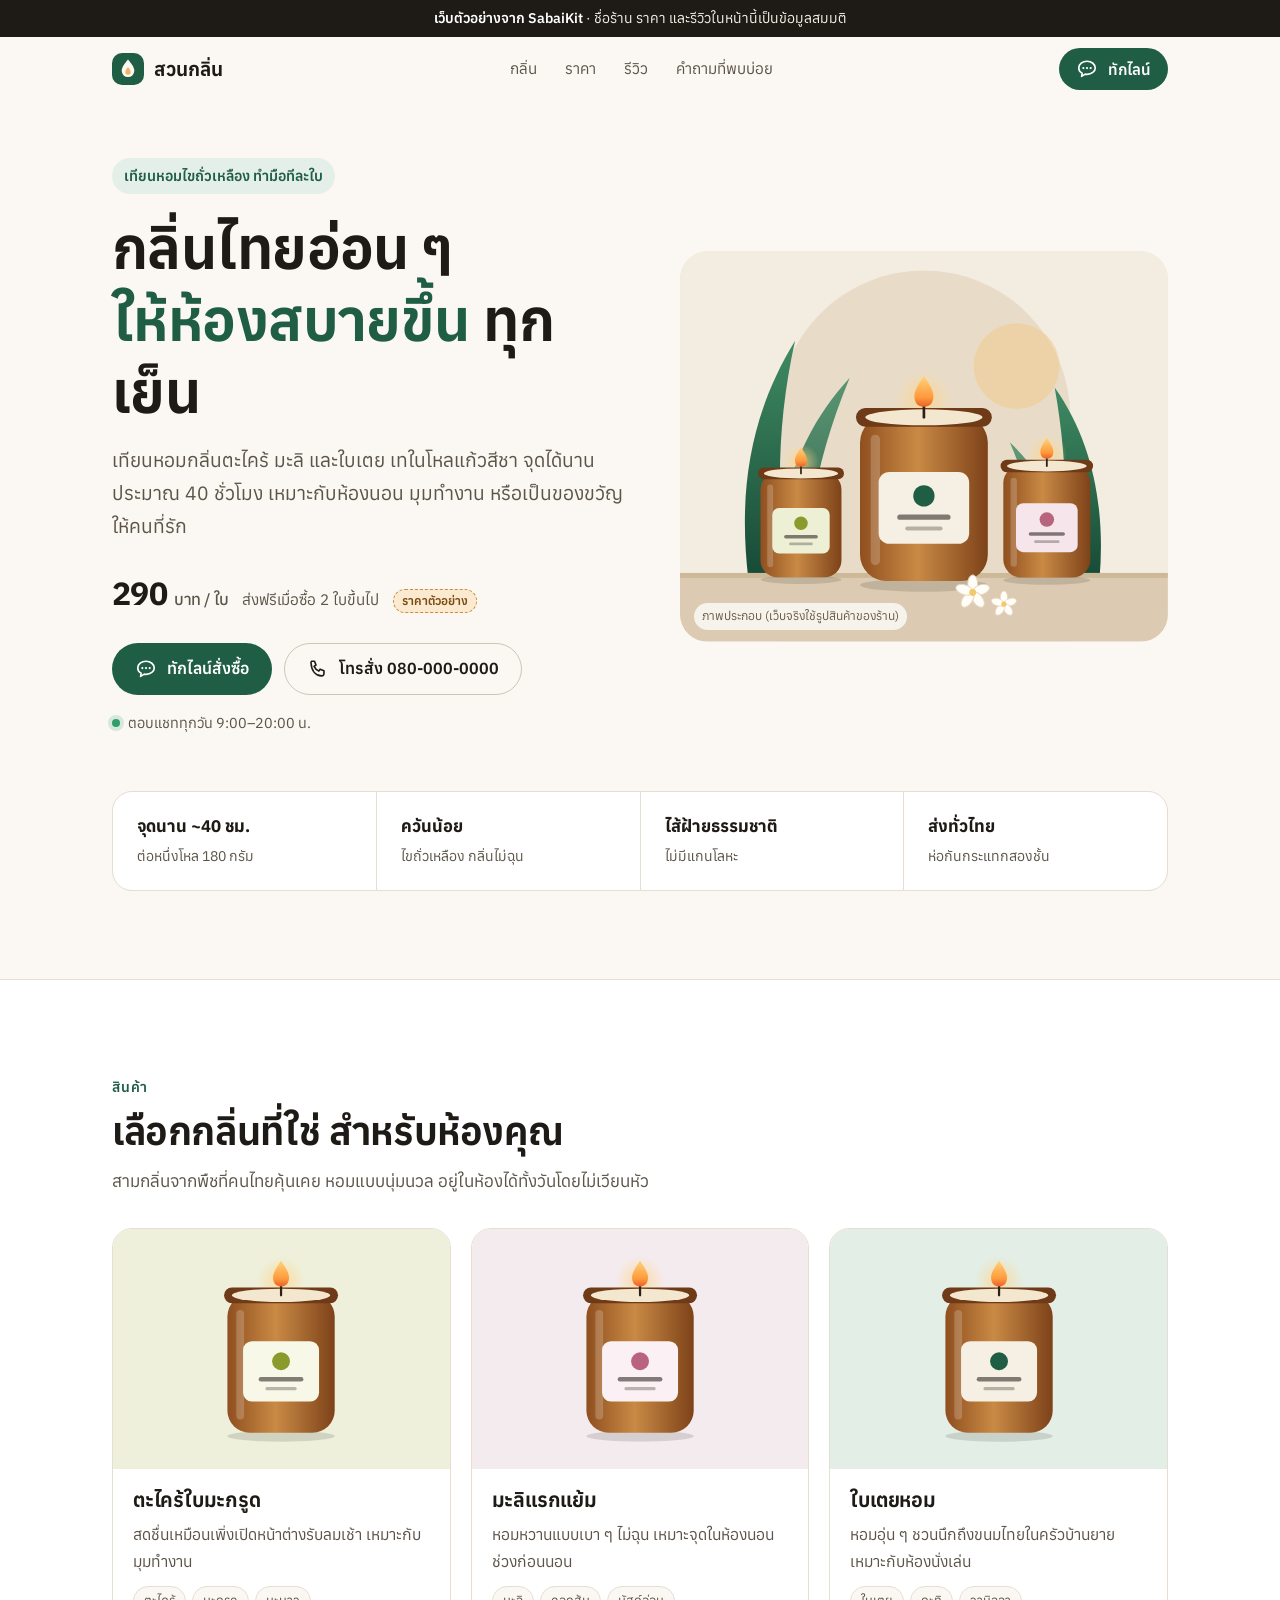
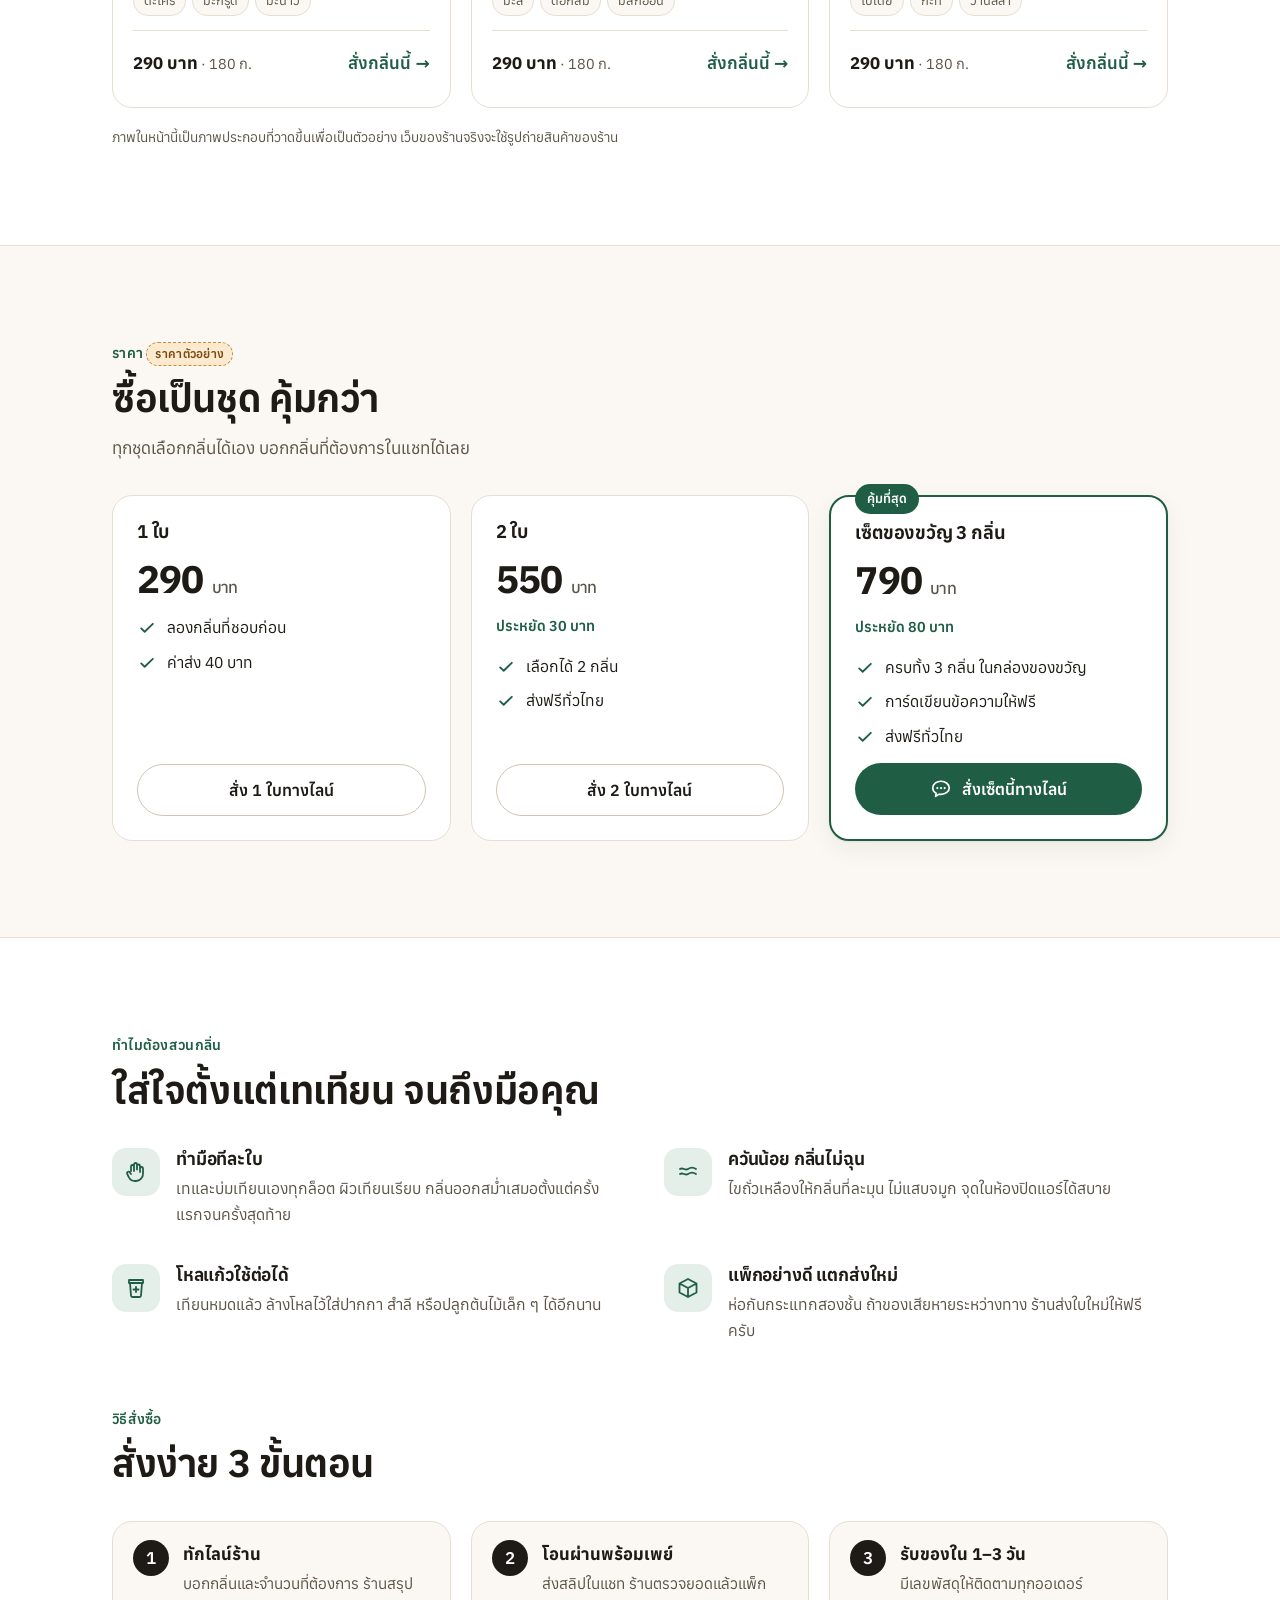
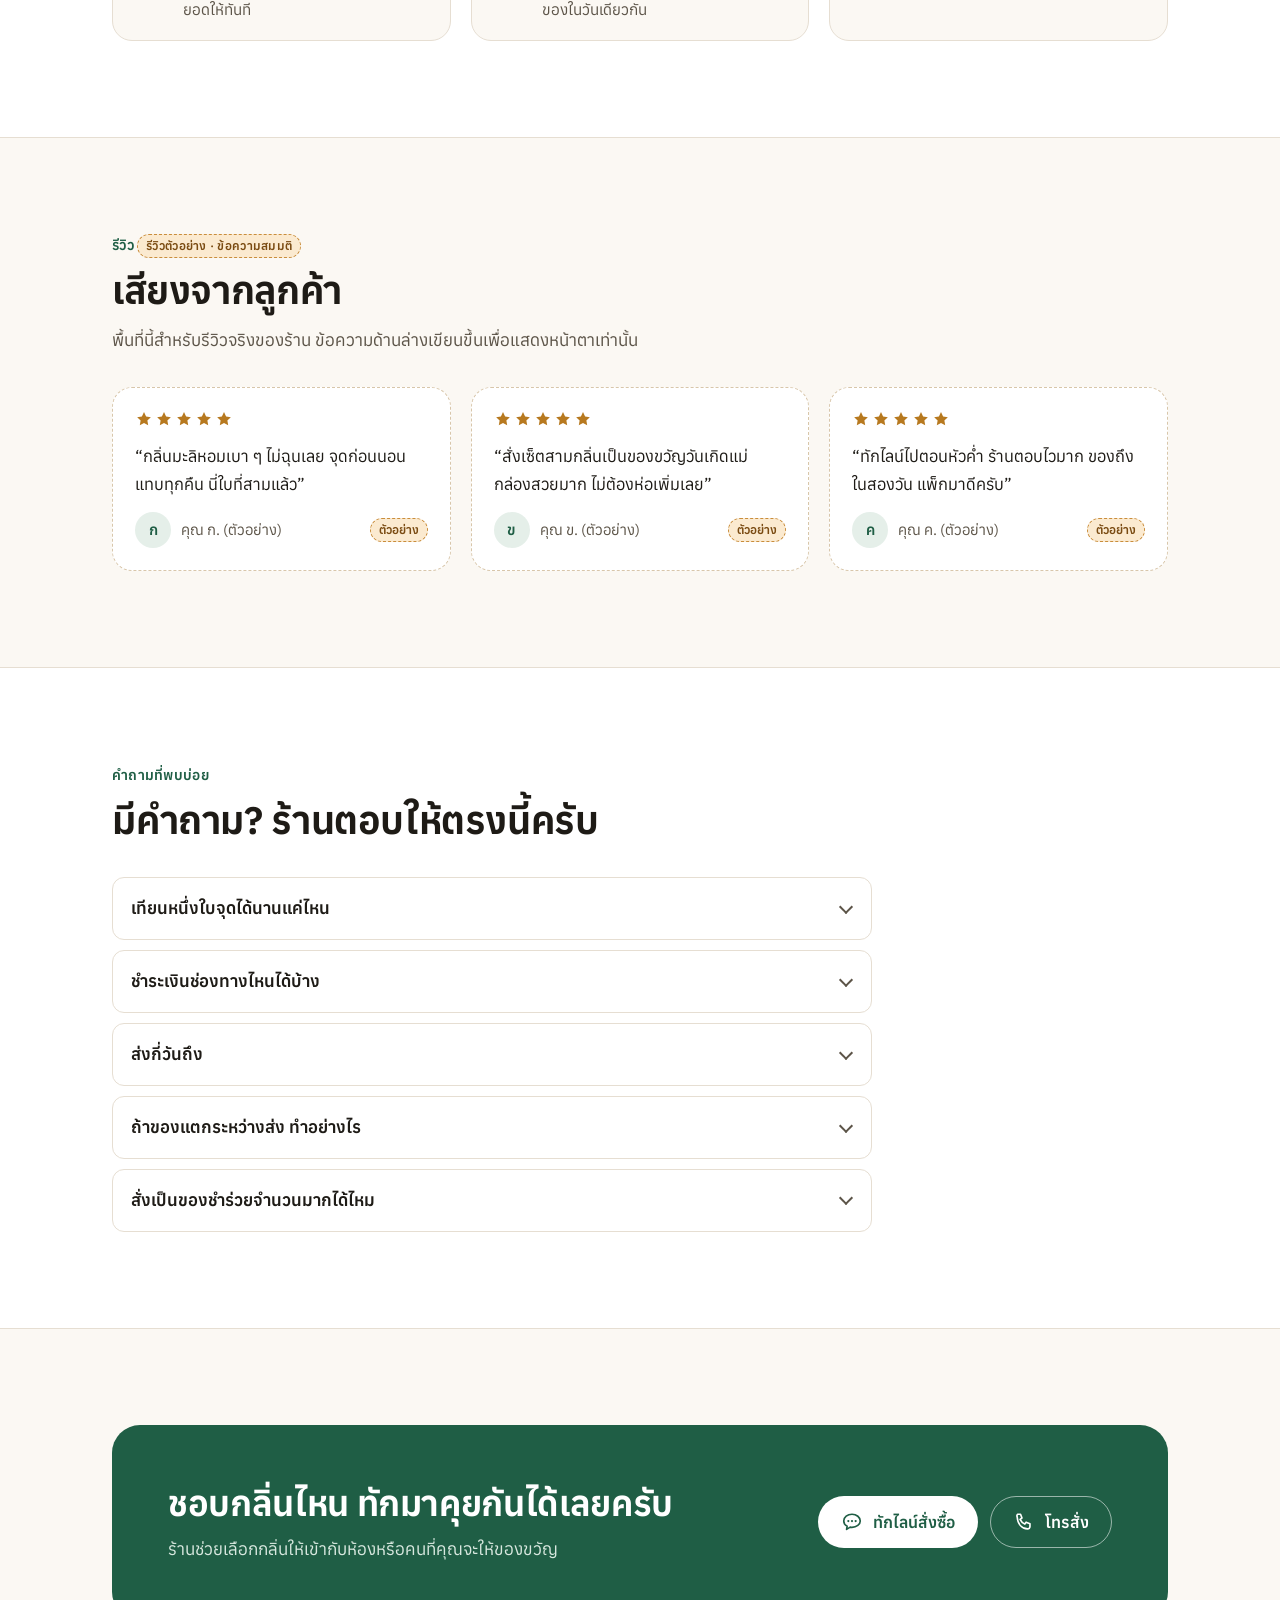
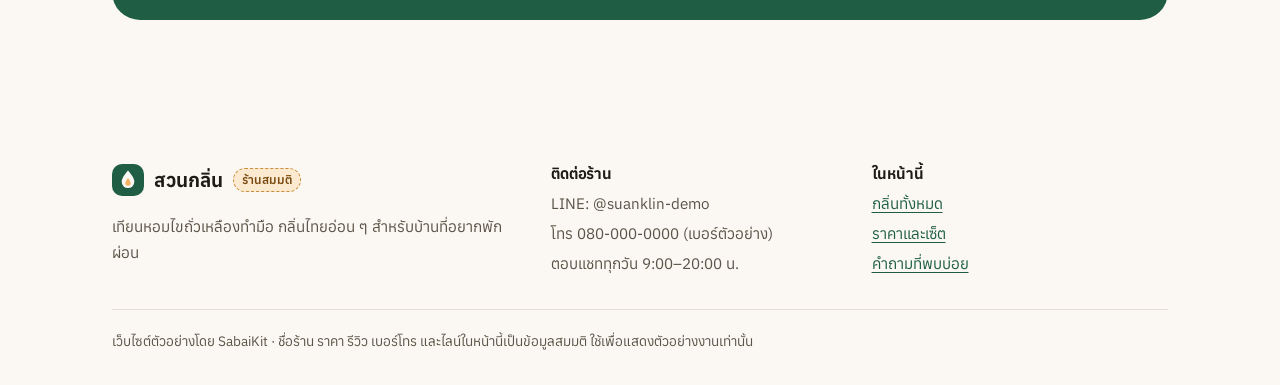
==== candle/index.html @ 2fcce207 "Add SabaiKit sample sites (sales page and 4-page site) Co-Authored-By: Claude Fable 5.2 <noreply@ant" ====
<!doctype html>
<html lang="th">
<head>
  <meta charset="utf-8">
  <meta name="viewport" content="width=device-width, initial-scale=1">
  <title>สวนกลิ่น เทียนหอมไขถั่วเหลืองทำมือ | เว็บตัวอย่างโดย SabaiKit</title>
  <meta name="description" content="เทียนหอมไขถั่วเหลืองทำมือ กลิ่นตะไคร้ มะลิ และใบเตย ใบละ 290 บาท ทักไลน์สั่งได้เลย (เว็บตัวอย่าง ร้านและราคาเป็นข้อมูลสมมติ)">
  <meta name="theme-color" content="#fbf8f3">
  <meta name="robots" content="noindex">
  <meta property="og:title" content="สวนกลิ่น เทียนหอมไขถั่วเหลืองทำมือ (เว็บตัวอย่าง)">
  <meta property="og:description" content="ตัวอย่างเซลเพจหน้าเดียวจาก SabaiKit: รูปสินค้า ราคา ปุ่มไลน์และโทร รองรับมือถือ">
  <link rel="icon" href="data:image/svg+xml,%3Csvg xmlns='http://www.w3.org/2000/svg' viewBox='0 0 32 32'%3E%3Crect width='32' height='32' rx='9' fill='%231f5e45'/%3E%3Cpath d='M16 7c4 5 6 8 6 11a6 6 0 0 1-12 0c0-3 2-6 6-11z' fill='%23fbf8f3'/%3E%3C/svg%3E">
  <link rel="stylesheet" href="style.css">
</head>
<body>

<!-- Shared drawings (one copy, reused with <use>) -->
<svg width="0" height="0" style="position:absolute" aria-hidden="true" focusable="false">
  <defs>
    <linearGradient id="glass" x1="0" x2="1">
      <stop offset="0" stop-color="#8f4f1f"/>
      <stop offset=".45" stop-color="#c98a45"/>
      <stop offset="1" stop-color="#7d4219"/>
    </linearGradient>
    <linearGradient id="flame" x1="0" y1="0" x2="0" y2="1">
      <stop offset="0" stop-color="#ffd27a"/>
      <stop offset=".7" stop-color="#ff9a3c"/>
      <stop offset="1" stop-color="#e8622a"/>
    </linearGradient>
    <radialGradient id="glow">
      <stop offset="0" stop-color="#ffd58a" stop-opacity=".75"/>
      <stop offset="1" stop-color="#ffd58a" stop-opacity="0"/>
    </radialGradient>
    <linearGradient id="leaf" x1="0" y1="1" x2="0" y2="0">
      <stop offset="0" stop-color="#174a36"/>
      <stop offset="1" stop-color="#3f8a63"/>
    </linearGradient>
    <symbol id="jar" viewBox="0 0 120 170">
      <ellipse cx="60" cy="163" rx="48" ry="5" fill="#000" opacity=".12"/>
      <circle cx="60" cy="24" r="22" fill="url(#glow)"/>
      <rect x="12" y="36" width="96" height="124" rx="20" fill="url(#glass)"/>
      <rect x="9" y="30" width="102" height="14" rx="7" fill="#6e3a17"/>
      <ellipse cx="60" cy="37" rx="44" ry="6" fill="#f4e7d0"/>
      <path d="M60 37v-9" stroke="#2c2117" stroke-width="2" stroke-linecap="round"/>
      <path d="M60 6c6 9 9 14 6 20-2 4-10 4-12 0-3-6 0-11 6-20z" fill="url(#flame)"/>
      <rect x="20" y="50" width="7" height="98" rx="3.5" fill="#fff" opacity=".2"/>
      <rect x="26" y="78" width="68" height="54" rx="8" style="fill:var(--label,#f6efe3)"/>
      <circle cx="60" cy="96" r="8" style="fill:var(--mark,#1f5e45)"/>
      <rect x="40" y="110" width="40" height="4" rx="2" fill="#1e1b16" opacity=".55"/>
      <rect x="46" y="119" width="28" height="3" rx="1.5" fill="#1e1b16" opacity=".3"/>
    </symbol>
    <symbol id="i-chat" viewBox="0 0 24 24"><path fill="none" stroke="currentColor" stroke-width="1.8" stroke-linejoin="round" d="M12 3.5c-5 0-9 3.2-9 7.3 0 2.4 1.4 4.5 3.7 5.8l-.6 3.4 3.9-2.4c.6.1 1.3.2 2 .2 5 0 9-3.2 9-7S17 3.5 12 3.5z"/><g fill="currentColor"><circle cx="8" cy="11" r="1.2"/><circle cx="12" cy="11" r="1.2"/><circle cx="16" cy="11" r="1.2"/></g></symbol>
    <symbol id="i-phone" viewBox="0 0 24 24"><path fill="none" stroke="currentColor" stroke-width="1.8" stroke-linejoin="round" d="M5 3.5h3.2l1.6 4.2-2.1 1.4a11 11 0 0 0 5.2 5.2l1.4-2.1 4.2 1.6V17a2.5 2.5 0 0 1-2.7 2.5C9.7 19 5 14.3 4.5 6.2A2.5 2.5 0 0 1 5 3.5z"/></symbol>
    <symbol id="i-check" viewBox="0 0 24 24"><path fill="none" stroke="currentColor" stroke-width="2.2" stroke-linecap="round" stroke-linejoin="round" d="M5 12.5l4.2 4L19 7"/></symbol>
    <symbol id="i-star" viewBox="0 0 24 24"><path fill="currentColor" d="M12 2.8l2.8 5.8 6.3.9-4.6 4.4 1.1 6.3L12 17.2l-5.6 3 1.1-6.3-4.6-4.4 6.3-.9z"/></symbol>
  </defs>
</svg>

<a class="skip" href="#main">ข้ามไปเนื้อหาหลัก</a>

<aside class="sample-bar" aria-label="หมายเหตุเว็บตัวอย่าง"><strong>เว็บตัวอย่างจาก SabaiKit</strong> · ชื่อร้าน ราคา และรีวิวในหน้านี้เป็นข้อมูลสมมติ</aside>

<header class="site-header" id="top">
  <div class="wrap header-row">
    <a class="brand" href="#top" aria-label="สวนกลิ่น กลับขึ้นด้านบน">
      <svg viewBox="0 0 32 32" aria-hidden="true"><rect width="32" height="32" rx="10" fill="#1f5e45"/><path d="M16 6.5c4.2 5 6.3 8.2 6.3 11.2a6.3 6.3 0 0 1-12.6 0c0-3 2.1-6.2 6.3-11.2z" fill="#fbf8f3"/><path d="M16 14c1.8 2.3 2.7 3.8 2.7 5a2.7 2.7 0 0 1-5.4 0c0-1.2.9-2.7 2.7-5z" fill="#f2b462"/></svg>
      สวนกลิ่น
    </a>
    <nav class="nav" aria-label="เมนูหลัก">
      <a href="#scents">กลิ่น</a>
      <a href="#price">ราคา</a>
      <a href="#reviews">รีวิว</a>
      <a href="#faq">คำถามที่พบบ่อย</a>
    </nav>
    <a class="btn btn-primary btn-sm" href="https://line.me/R/ti/p/@suanklin-demo" data-demo="line">
      <svg aria-hidden="true"><use href="#i-chat"/></svg>ทักไลน์
    </a>
  </div>
</header>

<main id="main">

  <!-- Hero -->
  <section class="hero" aria-labelledby="hero-title">
    <div class="wrap">
      <div class="hero-grid">
        <div>
          <span class="eyebrow">เทียนหอมไขถั่วเหลือง ทำมือทีละใบ</span>
          <h1 id="hero-title">กลิ่นไทยอ่อน ๆ <em>ให้ห้องสบายขึ้น</em> ทุกเย็น</h1>
          <p class="lead">เทียนหอมกลิ่นตะไคร้ มะลิ และใบเตย เทในโหล<span class="nw">แก้วสีชา</span> จุดได้นานประมาณ 40 ชั่วโมง เหมาะกับห้องนอน มุมทำงาน หรือเป็นของขวัญให้คนที่รัก</p>
          <div class="price-line">
            <span class="price">290 <small>บาท / ใบ</small></span>
            <span class="note">ส่งฟรีเมื่อซื้อ 2 ใบขึ้นไป</span>
            <span class="tag-sample">ราคาตัวอย่าง</span>
          </div>
          <div class="cta-row">
            <a class="btn btn-primary" href="https://line.me/R/ti/p/@suanklin-demo" data-demo="line"><svg aria-hidden="true"><use href="#i-chat"/></svg>ทักไลน์สั่งซื้อ</a>
            <a class="btn btn-ghost" href="tel:+66800000000" data-demo="tel"><svg aria-hidden="true"><use href="#i-phone"/></svg>โทรสั่ง 080-000-0000</a>
          </div>
          <p class="reply-time"><span class="dot" aria-hidden="true"></span>ตอบแชททุกวัน 9:00–20:00 น.</p>
        </div>

        <figure class="hero-art" style="margin:0">
          <svg viewBox="0 0 500 400" role="img" aria-label="ภาพวาดเทียนหอมสามโหลวางเรียงกันบนโต๊ะไม้ มีใบเตยและดอกมะลิอยู่ข้าง ๆ">
            <rect width="500" height="400" fill="#f3ece1"/>
            <path d="M100 400V170a150 150 0 0 1 300 0v230z" fill="#e8dcc8"/>
            <circle cx="345" cy="118" r="44" fill="#f3c98c" opacity=".55"/>
            <g fill="url(#leaf)">
              <path d="M70 336C60 250 70 170 118 92c-18 80-20 160-8 244z"/>
              <path d="M96 336c4-80 26-150 78-206-30 72-44 140-46 206z" opacity=".85"/>
              <path d="M430 336c6-70-6-140-46-196 12 66 14 132 8 196z"/>
              <path d="M408 336c-10-56-32-104-70-140 20 46 30 94 32 140z" opacity=".8"/>
            </g>
            <rect y="330" width="500" height="70" fill="#dccbb2"/>
            <rect y="330" width="500" height="5" fill="#cdb898"/>
            <use href="#jar" x="72" y="196" width="104" height="147" style="--label:#eef0d6;--mark:#8b9a2c"/>
            <use href="#jar" x="320" y="186" width="112" height="158" style="--label:#f6e6ec;--mark:#b8647e"/>
            <use href="#jar" x="168" y="120" width="164" height="232" style="--label:#f6efe3;--mark:#1f5e45"/>
            <g transform="translate(300 350)">
              <g fill="#fffdf8" stroke="#e6d7bd" stroke-width="1">
                <ellipse cx="0" cy="-9" rx="5" ry="9"/>
                <ellipse cx="0" cy="-9" rx="5" ry="9" transform="rotate(72)"/>
                <ellipse cx="0" cy="-9" rx="5" ry="9" transform="rotate(144)"/>
                <ellipse cx="0" cy="-9" rx="5" ry="9" transform="rotate(216)"/>
                <ellipse cx="0" cy="-9" rx="5" ry="9" transform="rotate(288)"/>
              </g>
              <circle r="3.5" fill="#f2c96b"/>
            </g>
            <g transform="translate(332 362) scale(.75)">
              <g fill="#fffdf8" stroke="#e6d7bd" stroke-width="1">
                <ellipse cx="0" cy="-9" rx="5" ry="9"/>
                <ellipse cx="0" cy="-9" rx="5" ry="9" transform="rotate(72)"/>
                <ellipse cx="0" cy="-9" rx="5" ry="9" transform="rotate(144)"/>
                <ellipse cx="0" cy="-9" rx="5" ry="9" transform="rotate(216)"/>
                <ellipse cx="0" cy="-9" rx="5" ry="9" transform="rotate(288)"/>
              </g>
              <circle r="3.5" fill="#f2c96b"/>
            </g>
          </svg>
          <figcaption class="art-caption">ภาพประกอบ (เว็บจริงใช้รูปสินค้าของร้าน)</figcaption>
        </figure>
      </div>

      <div class="highlights" role="list">
        <div role="listitem"><b>จุดนาน ~40 ชม.</b><span>ต่อหนึ่งโหล 180 กรัม</span></div>
        <div role="listitem"><b>ควันน้อย</b><span>ไขถั่วเหลือง กลิ่นไม่ฉุน</span></div>
        <div role="listitem"><b>ไส้ฝ้ายธรรมชาติ</b><span>ไม่มีแกนโลหะ</span></div>
        <div role="listitem"><b>ส่งทั่วไทย</b><span>ห่อกันกระแทกสองชั้น</span></div>
      </div>
    </div>
  </section>

  <!-- Scents / product photos -->
  <section class="section section-alt" id="scents" aria-labelledby="scents-title">
    <div class="wrap">
      <div class="section-head">
        <span class="kicker">สินค้า</span>
        <h2 id="scents-title"><span class="nw">เลือกกลิ่นที่ใช่</span> <span class="nw">สำหรับห้องคุณ</span></h2>
        <p>สามกลิ่นจากพืชที่คนไทยคุ้นเคย หอมแบบนุ่มนวล อยู่ในห้องได้ทั้งวันโดยไม่เวียนหัว</p>
      </div>
      <div class="cards">
        <article class="card">
          <div class="card-media" style="background:#eef0dc">
            <svg viewBox="0 0 120 170" role="img" aria-label="ภาพประกอบเทียนหอมกลิ่นตะไคร้ใบมะกรูด ฉลากสีเขียวอ่อน"><use href="#jar" style="--label:#f7f8e8;--mark:#8b9a2c"/></svg>
          </div>
          <div class="card-body">
            <h3>ตะไคร้ใบมะกรูด</h3>
            <p>สดชื่นเหมือนเพิ่งเปิดหน้าต่างรับลมเช้า เหมาะกับมุมทำงาน</p>
            <ul class="chips" aria-label="โน้ตกลิ่น"><li>ตะไคร้</li><li>มะกรูด</li><li>มะนาว</li></ul>
            <div class="card-foot">
              <span class="meta"><b>290 บาท</b> · 180 ก.</span>
              <a class="text-link" href="https://line.me/R/ti/p/@suanklin-demo" data-demo="line">สั่งกลิ่นนี้<span aria-hidden="true">→</span></a>
            </div>
          </div>
        </article>
        <article class="card">
          <div class="card-media" style="background:#f4ebee">
            <svg viewBox="0 0 120 170" role="img" aria-label="ภาพประกอบเทียนหอมกลิ่นมะลิแรกแย้ม ฉลากสีชมพูอ่อน"><use href="#jar" style="--label:#fbf1f4;--mark:#b8647e"/></svg>
          </div>
          <div class="card-body">
            <h3>มะลิแรกแย้ม</h3>
            <p>หอมหวานแบบเบา ๆ ไม่ฉุน เหมาะจุดในห้องนอนช่วงก่อนนอน</p>
            <ul class="chips" aria-label="โน้ตกลิ่น"><li>มะลิ</li><li>ดอกส้ม</li><li>มัสก์อ่อน</li></ul>
            <div class="card-foot">
              <span class="meta"><b>290 บาท</b> · 180 ก.</span>
              <a class="text-link" href="https://line.me/R/ti/p/@suanklin-demo" data-demo="line">สั่งกลิ่นนี้<span aria-hidden="true">→</span></a>
            </div>
          </div>
        </article>
        <article class="card">
          <div class="card-media" style="background:#e3eee6">
            <svg viewBox="0 0 120 170" role="img" aria-label="ภาพประกอบเทียนหอมกลิ่นใบเตยหอม ฉลากสีครีม"><use href="#jar" style="--label:#f6efe3;--mark:#1f5e45"/></svg>
          </div>
          <div class="card-body">
            <h3>ใบเตยหอม</h3>
            <p>หอมอุ่น ๆ ชวนนึกถึงขนมไทยในครัวบ้านยาย เหมาะกับห้องนั่งเล่น</p>
            <ul class="chips" aria-label="โน้ตกลิ่น"><li>ใบเตย</li><li>กะทิ</li><li>วานิลลา</li></ul>
            <div class="card-foot">
              <span class="meta"><b>290 บาท</b> · 180 ก.</span>
              <a class="text-link" href="https://line.me/R/ti/p/@suanklin-demo" data-demo="line">สั่งกลิ่นนี้<span aria-hidden="true">→</span></a>
            </div>
          </div>
        </article>
      </div>
      <p class="fineprint">ภาพในหน้านี้เป็นภาพประกอบที่วาดขึ้นเพื่อเป็นตัวอย่าง เว็บของร้านจริงจะใช้รูปถ่ายสินค้าของร้าน</p>
    </div>
  </section>

  <!-- Price -->
  <section class="section" id="price" aria-labelledby="price-title">
    <div class="wrap">
      <div class="section-head">
        <span class="kicker">ราคา <span class="tag-sample">ราคาตัวอย่าง</span></span>
        <h2 id="price-title">ซื้อเป็นชุด คุ้มกว่า</h2>
        <p>ทุกชุดเลือกกลิ่นได้เอง บอกกลิ่นที่ต้องการในแชทได้เลย</p>
      </div>
      <div class="plans">
        <article class="plan">
          <h3>1 ใบ</h3>
          <p class="amount">290 <small>บาท</small></p>
          <ul>
            <li><svg aria-hidden="true"><use href="#i-check"/></svg>ลองกลิ่นที่ชอบก่อน</li>
            <li><svg aria-hidden="true"><use href="#i-check"/></svg>ค่าส่ง 40 บาท</li>
          </ul>
          <a class="btn btn-ghost btn-block" href="https://line.me/R/ti/p/@suanklin-demo" data-demo="line">สั่ง 1 ใบทางไลน์</a>
        </article>
        <article class="plan">
          <h3>2 ใบ</h3>
          <p class="amount">550 <small>บาท</small></p>
          <p class="save">ประหยัด 30 บาท</p>
          <ul>
            <li><svg aria-hidden="true"><use href="#i-check"/></svg>เลือกได้ 2 กลิ่น</li>
            <li><svg aria-hidden="true"><use href="#i-check"/></svg>ส่งฟรีทั่วไทย</li>
          </ul>
          <a class="btn btn-ghost btn-block" href="https://line.me/R/ti/p/@suanklin-demo" data-demo="line">สั่ง 2 ใบทางไลน์</a>
        </article>
        <article class="plan best">
          <span class="ribbon">คุ้มที่สุด</span>
          <h3>เซ็ตของขวัญ 3 กลิ่น</h3>
          <p class="amount">790 <small>บาท</small></p>
          <p class="save">ประหยัด 80 บาท</p>
          <ul>
            <li><svg aria-hidden="true"><use href="#i-check"/></svg>ครบทั้ง 3 กลิ่น ในกล่องของขวัญ</li>
            <li><svg aria-hidden="true"><use href="#i-check"/></svg>การ์ดเขียนข้อความให้ฟรี</li>
            <li><svg aria-hidden="true"><use href="#i-check"/></svg>ส่งฟรีทั่วไทย</li>
          </ul>
          <a class="btn btn-primary btn-block" href="https://line.me/R/ti/p/@suanklin-demo" data-demo="line"><svg aria-hidden="true"><use href="#i-chat"/></svg>สั่งเซ็ตนี้ทางไลน์</a>
        </article>
      </div>
    </div>
  </section>

  <!-- Benefits + how to order -->
  <section class="section section-alt" id="why" aria-labelledby="why-title">
    <div class="wrap">
      <div class="section-head">
        <span class="kicker">ทำไมต้องสวนกลิ่น</span>
        <h2 id="why-title"><span class="nw">ใส่ใจตั้งแต่เทเทียน</span> <span class="nw">จนถึงมือคุณ</span></h2>
      </div>
      <div class="benefits">
        <div class="benefit">
          <span class="ico"><svg viewBox="0 0 24 24" aria-hidden="true"><path fill="none" stroke="currentColor" stroke-width="1.8" stroke-linecap="round" stroke-linejoin="round" d="M7 11V6.5a1.5 1.5 0 0 1 3 0V11m0-1.5v-5a1.5 1.5 0 0 1 3 0v5m0 0V6a1.5 1.5 0 0 1 3 0v6m0-3.5a1.5 1.5 0 0 1 3 0V14a7 7 0 0 1-7 7h-1a7 7 0 0 1-6-3.4L3.3 14a1.5 1.5 0 0 1 2.4-1.8L7 14"/></svg></span>
          <div><h3>ทำมือทีละใบ</h3><p>เทและบ่มเทียนเองทุกล็อต ผิวเทียนเรียบ กลิ่นออกสม่ำเสมอตั้งแต่ครั้งแรกจนครั้งสุดท้าย</p></div>
        </div>
        <div class="benefit">
          <span class="ico"><svg viewBox="0 0 24 24" aria-hidden="true"><path fill="none" stroke="currentColor" stroke-width="1.8" stroke-linecap="round" d="M4 9c3-2 5 2 8 0s5-2 8 0M4 14c3-2 5 2 8 0s5-2 8 0"/></svg></span>
          <div><h3>ควันน้อย กลิ่นไม่ฉุน</h3><p>ไขถั่วเหลืองให้กลิ่นที่ละมุน ไม่แสบจมูก จุดในห้องปิดแอร์ได้สบาย</p></div>
        </div>
        <div class="benefit">
          <span class="ico"><svg viewBox="0 0 24 24" aria-hidden="true"><path fill="none" stroke="currentColor" stroke-width="1.8" stroke-linecap="round" stroke-linejoin="round" d="M6 7h12l-1 12.5a1.5 1.5 0 0 1-1.5 1.5h-7A1.5 1.5 0 0 1 7 19.5zM5 4h14v3H5zM12 11v5m-2.5-2.5h5"/></svg></span>
          <div><h3>โหลแก้วใช้ต่อได้</h3><p>เทียนหมดแล้ว ล้างโหลไว้ใส่ปากกา สำลี หรือปลูกต้นไม้เล็ก ๆ ได้อีกนาน</p></div>
        </div>
        <div class="benefit">
          <span class="ico"><svg viewBox="0 0 24 24" aria-hidden="true"><path fill="none" stroke="currentColor" stroke-width="1.8" stroke-linejoin="round" d="M3.5 7.5L12 3l8.5 4.5v9L12 21l-8.5-4.5zM3.5 7.5L12 12l8.5-4.5M12 12v9"/></svg></span>
          <div><h3>แพ็กอย่างดี แตกส่งใหม่</h3><p>ห่อกันกระแทกสองชั้น ถ้าของเสียหายระหว่างทาง ร้านส่งใบใหม่ให้ฟรีครับ</p></div>
        </div>
      </div>

      <div class="section-head" style="margin-top:64px">
        <span class="kicker">วิธีสั่งซื้อ</span>
        <h2>สั่งง่าย 3 ขั้นตอน</h2>
      </div>
      <ol class="steps">
        <li><b>ทักไลน์ร้าน</b><span>บอกกลิ่นและจำนวนที่ต้องการ ร้านสรุปยอดให้ทันที</span></li>
        <li><b>โอนผ่านพร้อมเพย์</b><span>ส่งสลิปในแชท ร้านตรวจยอดแล้วแพ็กของในวันเดียวกัน</span></li>
        <li><b>รับของใน 1–3 วัน</b><span>มีเลขพัสดุให้ติดตามทุกออเดอร์</span></li>
      </ol>
    </div>
  </section>

  <!-- Reviews (sample text) -->
  <section class="section" id="reviews" aria-labelledby="reviews-title">
    <div class="wrap">
      <div class="section-head">
        <span class="kicker">รีวิว <span class="tag-sample">รีวิวตัวอย่าง · ข้อความสมมติ</span></span>
        <h2 id="reviews-title">เสียงจากลูกค้า</h2>
        <p>พื้นที่นี้สำหรับรีวิวจริงของร้าน ข้อความด้านล่างเขียนขึ้นเพื่อแสดงหน้าตาเท่านั้น</p>
      </div>
      <div class="reviews">
        <figure class="review">
          <div class="stars" role="img" aria-label="5 ดาว (ตัวอย่าง)"><svg aria-hidden="true"><use href="#i-star"/></svg><svg aria-hidden="true"><use href="#i-star"/></svg><svg aria-hidden="true"><use href="#i-star"/></svg><svg aria-hidden="true"><use href="#i-star"/></svg><svg aria-hidden="true"><use href="#i-star"/></svg></div>
          <blockquote><p>“กลิ่นมะลิหอมเบา ๆ ไม่ฉุนเลย จุดก่อนนอนแทบทุกคืน นี่ใบที่สามแล้ว”</p></blockquote>
          <figcaption><span class="who"><span class="avatar" aria-hidden="true">ก</span>คุณ ก. (ตัวอย่าง)</span><span class="tag-sample">ตัวอย่าง</span></figcaption>
        </figure>
        <figure class="review">
          <div class="stars" role="img" aria-label="5 ดาว (ตัวอย่าง)"><svg aria-hidden="true"><use href="#i-star"/></svg><svg aria-hidden="true"><use href="#i-star"/></svg><svg aria-hidden="true"><use href="#i-star"/></svg><svg aria-hidden="true"><use href="#i-star"/></svg><svg aria-hidden="true"><use href="#i-star"/></svg></div>
          <blockquote><p>“สั่งเซ็ตสามกลิ่นเป็นของขวัญวันเกิดแม่ กล่องสวยมาก ไม่ต้องห่อเพิ่มเลย”</p></blockquote>
          <figcaption><span class="who"><span class="avatar" aria-hidden="true">ข</span>คุณ ข. (ตัวอย่าง)</span><span class="tag-sample">ตัวอย่าง</span></figcaption>
        </figure>
        <figure class="review">
          <div class="stars" role="img" aria-label="5 ดาว (ตัวอย่าง)"><svg aria-hidden="true"><use href="#i-star"/></svg><svg aria-hidden="true"><use href="#i-star"/></svg><svg aria-hidden="true"><use href="#i-star"/></svg><svg aria-hidden="true"><use href="#i-star"/></svg><svg aria-hidden="true"><use href="#i-star"/></svg></div>
          <blockquote><p>“ทักไลน์ไปตอนหัวค่ำ ร้านตอบไวมาก ของถึงในสองวัน แพ็กมาดีครับ”</p></blockquote>
          <figcaption><span class="who"><span class="avatar" aria-hidden="true">ค</span>คุณ ค. (ตัวอย่าง)</span><span class="tag-sample">ตัวอย่าง</span></figcaption>
        </figure>
      </div>
    </div>
  </section>

  <!-- FAQ -->
  <section class="section section-alt" id="faq" aria-labelledby="faq-title">
    <div class="wrap">
      <div class="section-head">
        <span class="kicker">คำถามที่พบบ่อย</span>
        <h2 id="faq-title"><span class="nw">มีคำถาม?</span> <span class="nw">ร้านตอบให้ตรงนี้ครับ</span></h2>
      </div>
      <div class="faq">
        <details>
          <summary>เทียนหนึ่งใบจุดได้นานแค่ไหน</summary>
          <p>ประมาณ 40 ชั่วโมงครับ แนะนำให้จุดครั้งละ 2–3 ชั่วโมง และครั้งแรกให้จุดจนผิวเทียนละลายเต็มหน้าโหล เทียนจะไม่เป็นหลุมตรงกลางครับ</p>
        </details>
        <details>
          <summary>ชำระเงินช่องทางไหนได้บ้าง</summary>
          <p>โอนผ่านพร้อมเพย์หรือบัญชีธนาคารครับ ส่งสลิปในแชทไลน์ ร้านตรวจยอดแล้วแพ็กของให้ภายในวันเดียวกันครับ</p>
        </details>
        <details>
          <summary>ส่งกี่วันถึง</summary>
          <p>ส่งด้วยขนส่งเอกชน ถึงภายใน 1–3 วันทำการครับ ทุกออเดอร์มีเลขพัสดุส่งให้ในไลน์</p>
        </details>
        <details>
          <summary>ถ้าของแตกระหว่างส่ง ทำอย่างไร</summary>
          <p>ถ่ายรูปกล่องและสินค้า ส่งมาในไลน์ภายใน 24 ชั่วโมงหลังได้รับของ ร้านส่งใบใหม่ให้ฟรีครับ</p>
        </details>
        <details>
          <summary>สั่งเป็นของชำร่วยจำนวนมากได้ไหม</summary>
          <p>ได้ครับ ตั้งแต่ 30 ใบขึ้นไป ร้านทำฉลากชื่องานให้ได้ ทักไลน์มาคุยรายละเอียดและวันใช้งานก่อนได้เลยครับ</p>
        </details>
      </div>
    </div>
  </section>

  <!-- Closing CTA -->
  <section class="section" aria-labelledby="closing-title">
    <div class="wrap">
      <div class="closing">
        <div>
          <h2 id="closing-title"><span class="nw">ชอบกลิ่นไหน</span> <span class="nw">ทักมาคุยกันได้เลยครับ</span></h2>
          <p style="margin-top:8px">ร้านช่วยเลือกกลิ่นให้เข้ากับห้องหรือคนที่คุณจะให้ของขวัญ</p>
        </div>
        <div class="cta-row">
          <a class="btn btn-primary" href="https://line.me/R/ti/p/@suanklin-demo" data-demo="line"><svg aria-hidden="true"><use href="#i-chat"/></svg>ทักไลน์สั่งซื้อ</a>
          <a class="btn btn-ghost" href="tel:+66800000000" data-demo="tel"><svg aria-hidden="true"><use href="#i-phone"/></svg>โทรสั่ง</a>
        </div>
      </div>
    </div>
  </section>
</main>

<footer class="site-footer">
  <div class="wrap">
    <div class="footer-grid">
      <div>
        <a class="brand" href="#top">
          <svg viewBox="0 0 32 32" aria-hidden="true"><rect width="32" height="32" rx="10" fill="#1f5e45"/><path d="M16 6.5c4.2 5 6.3 8.2 6.3 11.2a6.3 6.3 0 0 1-12.6 0c0-3 2.1-6.2 6.3-11.2z" fill="#fbf8f3"/><path d="M16 14c1.8 2.3 2.7 3.8 2.7 5a2.7 2.7 0 0 1-5.4 0c0-1.2.9-2.7 2.7-5z" fill="#f2b462"/></svg>
          สวนกลิ่น <span class="tag-sample">ร้านสมมติ</span>
        </a>
        <p style="margin-top:10px">เทียนหอมไขถั่วเหลืองทำมือ กลิ่นไทยอ่อน ๆ สำหรับบ้านที่อยากพักผ่อน</p>
      </div>
      <div>
        <h2>ติดต่อร้าน</h2>
        <ul>
          <li>LINE: @suanklin-demo</li>
          <li>โทร 080-000-0000 (เบอร์ตัวอย่าง)</li>
          <li>ตอบแชททุกวัน 9:00–20:00 น.</li>
        </ul>
      </div>
      <div>
        <h2>ในหน้านี้</h2>
        <ul>
          <li><a href="#scents">กลิ่นทั้งหมด</a></li>
          <li><a href="#price">ราคาและเซ็ต</a></li>
          <li><a href="#faq">คำถามที่พบบ่อย</a></li>
        </ul>
      </div>
    </div>
    <p class="footer-note">เว็บไซต์ตัวอย่างโดย SabaiKit · ชื่อร้าน ราคา รีวิว เบอร์โทร และไลน์ในหน้านี้เป็นข้อมูลสมมติ ใช้เพื่อแสดงตัวอย่างงานเท่านั้น</p>
  </div>
</footer>

<nav class="order-bar" aria-label="สั่งซื้อด่วน">
  <a class="btn btn-primary" href="https://line.me/R/ti/p/@suanklin-demo" data-demo="line"><svg aria-hidden="true"><use href="#i-chat"/></svg>ทักไลน์สั่งซื้อ</a>
  <a class="btn btn-ghost" href="tel:+66800000000" data-demo="tel"><svg aria-hidden="true"><use href="#i-phone"/></svg>โทรสั่ง</a>
</nav>

<dialog id="demo-dialog" aria-labelledby="demo-dialog-title">
  <h2 id="demo-dialog-title">นี่คือเว็บตัวอย่างครับ</h2>
  <p id="demo-dialog-text">ในเว็บของร้านจริง ปุ่มนี้จะเปิดแชทไลน์ของร้านทันที</p>
  <form method="dialog"><button class="btn btn-primary btn-block" autofocus>เข้าใจแล้ว</button></form>
</dialog>

<script>
  // Demo only: shows a note instead of opening LINE or the phone.
  // For a real customer site, delete this script and the data-demo attributes.
  (function () {
    var dlg = document.getElementById('demo-dialog');
    var text = document.getElementById('demo-dialog-text');
    var msg = { line: 'ในเว็บของร้านจริง ปุ่มนี้จะเปิดแชทไลน์ของร้านทันที', tel: 'ในเว็บของร้านจริง ปุ่มนี้จะโทรหาร้านทันที' };
    document.addEventListener('click', function (e) {
      var a = e.target.closest('[data-demo]');
      if (!a || !dlg.showModal) return;
      e.preventDefault();
      text.textContent = msg[a.dataset.demo] || msg.line;
      dlg.showModal();
    });
    var header = document.querySelector('.site-header');
    var onScroll = function () { header.classList.toggle('scrolled', window.scrollY > 8); };
    window.addEventListener('scroll', onScroll, { passive: true });
    onScroll();
  })();
</script>
</body>
</html>
---- candle/style.css ----
/* SabaiKit demo: one-page sales page. One file, no build step.
   To rebrand: change the tokens in :root only. */

@font-face {
  font-family: "Anuphan";
  src: url("fonts/anuphan-thai-wght-normal.woff2") format("woff2");
  font-weight: 100 700;
  font-display: swap;
  unicode-range: U+02D7, U+0303, U+0331, U+0E01-0E5B, U+200C-200D, U+25CC;
}
@font-face {
  font-family: "Anuphan";
  src: url("fonts/anuphan-latin-wght-normal.woff2") format("woff2");
  font-weight: 100 700;
  font-display: swap;
  unicode-range: U+0000-00FF, U+0131, U+0152-0153, U+02BB-02BC, U+02C6, U+02DA, U+02DC, U+2000-206F, U+20AC, U+2122, U+2191, U+2193, U+2212, U+2215, U+FEFF, U+FFFD;
}

:root {
  /* Brand tokens: swap these per customer */
  --accent: #1f5e45;        /* the one accent colour */
  --accent-hover: #174a36;
  --accent-soft: #e5efe9;
  --bg: #fbf8f3;
  --surface: #ffffff;
  --warm: #f3ece1;
  --ink: #1e1b16;
  --muted: #5c5448;
  --line: #e6ded2;
  --radius: 20px;
  --radius-sm: 12px;
  --shadow: 0 1px 2px rgb(30 27 22 / 6%), 0 8px 24px rgb(30 27 22 / 6%);
  --gutter: clamp(16px, 5vw, 32px);
  --max: 1120px;
  --font: "Anuphan", "Noto Sans Thai", "Leelawadee UI", "Thonburi", system-ui, sans-serif;
}

*, *::before, *::after { box-sizing: border-box; }
html { -webkit-text-size-adjust: 100%; scroll-behavior: smooth; scroll-padding-top: 80px; }
@media (prefers-reduced-motion: reduce) { html { scroll-behavior: auto; } * { transition: none !important; } }

body {
  margin: 0;
  font-family: var(--font);
  font-size: 1.0625rem;      /* 17px: Thai needs a little more size */
  line-height: 1.7;
  color: var(--ink);
  background: var(--bg);
  padding-bottom: 88px;      /* room for the phone order bar */
}
@media (min-width: 900px) { body { padding-bottom: 0; } }

img, svg { display: block; max-width: 100%; }
a { color: var(--accent); text-underline-offset: 3px; }
h1, h2, h3 { line-height: 1.3; margin: 0; font-weight: 650; letter-spacing: -0.01em; text-wrap: balance; }
p { margin: 0; }
:focus-visible { outline: 3px solid var(--accent); outline-offset: 3px; border-radius: 8px; }

.wrap { width: 100%; max-width: var(--max); margin-inline: auto; padding-inline: var(--gutter); }
.visually-hidden { position: absolute; width: 1px; height: 1px; overflow: hidden; clip: rect(0 0 0 0); white-space: nowrap; }
.skip { position: absolute; left: 12px; top: -60px; background: var(--ink); color: #fff; padding: 10px 16px; border-radius: 10px; z-index: 100; }
.skip:focus { top: 12px; }

/* Sample notice */
.sample-bar { background: var(--ink); color: #f5efe6; font-size: 0.875rem; line-height: 1.5; text-align: center; padding: 8px var(--gutter); }
.sample-bar strong { color: #fff; font-weight: 600; }
.tag-sample {
  display: inline-flex; align-items: center; gap: 4px;
  font-size: 0.75rem; font-weight: 600; line-height: 1;
  color: #7a4b12; background: #fbead0; border: 1px dashed #c98d3c;
  padding: 5px 8px; border-radius: 999px; white-space: nowrap; vertical-align: middle;
}

/* Header */
.site-header { position: sticky; top: 0; z-index: 20; background: rgb(251 248 243 / 88%); backdrop-filter: saturate(1.4) blur(12px); border-bottom: 1px solid transparent; }
.site-header.scrolled { border-bottom-color: var(--line); }
.header-row { display: flex; align-items: center; justify-content: space-between; gap: 16px; height: 64px; }
.brand { display: inline-flex; align-items: center; gap: 10px; color: var(--ink); text-decoration: none; font-weight: 650; font-size: 1.2rem; }
.brand svg { width: 32px; height: 32px; }
.nav { display: none; gap: 28px; }
.nav a { color: var(--muted); text-decoration: none; font-size: 0.95rem; }
.nav a:hover { color: var(--ink); }
@media (min-width: 900px) { .nav { display: flex; } }

/* Buttons */
.btn {
  --h: 52px;
  display: inline-flex; align-items: center; justify-content: center; gap: 10px;
  min-height: var(--h); padding: 0 22px; border-radius: 999px;
  font: inherit; font-weight: 600; font-size: 1rem; line-height: 1.2; text-decoration: none;
  border: 1.5px solid transparent; cursor: pointer; transition: background .15s, transform .15s, border-color .15s;
}
.btn:active { transform: translateY(1px); }
.btn svg { width: 22px; height: 22px; flex: none; }
.btn-primary { background: var(--accent); color: #fff; }
.btn-primary:hover { background: var(--accent-hover); }
.btn-ghost { background: transparent; color: var(--ink); border-color: #cfc5b6; }
.btn-ghost:hover { border-color: var(--ink); }
.btn-sm { --h: 42px; padding: 0 16px; font-size: 0.95rem; }
.btn-block { width: 100%; }

/* Hero */
.hero { padding: 28px 0 56px; }
.hero-grid { display: grid; gap: 32px; align-items: center; }
@media (min-width: 900px) { .hero { padding: 56px 0 88px; } .hero-grid { grid-template-columns: 1.05fr 1fr; gap: 56px; } }
.eyebrow { display: inline-flex; align-items: center; gap: 8px; font-size: 0.9rem; font-weight: 600; color: var(--accent); background: var(--accent-soft); padding: 6px 12px; border-radius: 999px; }
.hero h1 { font-size: clamp(2rem, 1.2rem + 4.2vw, 3.6rem); margin: 18px 0 16px; line-height: 1.25; }
.hero h1 em { font-style: normal; color: var(--accent); }
.hero h1 em { white-space: nowrap; }
.lead { font-size: clamp(1.05rem, 1rem + 0.4vw, 1.2rem); color: var(--muted); max-width: 34em; }
.price-line { display: flex; flex-wrap: wrap; align-items: baseline; gap: 6px 14px; margin: 24px 0 22px; }
.price-line .price { font-size: 2rem; font-weight: 700; letter-spacing: -0.02em; }
.price-line .price small { font-size: 1rem; font-weight: 500; color: var(--muted); }
.price-line .note { font-size: 0.95rem; color: var(--muted); }
.cta-row { display: flex; flex-wrap: wrap; gap: 12px; }
.cta-row .btn { flex: 1 1 200px; }
@media (min-width: 900px) { .cta-row .btn { flex: 0 0 auto; } }
.reply-time { display: flex; align-items: center; gap: 8px; margin-top: 16px; font-size: 0.9rem; color: var(--muted); }
.dot { width: 8px; height: 8px; border-radius: 50%; background: #2f9e6b; box-shadow: 0 0 0 4px rgb(47 158 107 / 18%); flex: none; }

.hero-art { position: relative; border-radius: 28px; overflow: hidden; background: var(--warm); aspect-ratio: 5 / 4; }
.hero-art svg { width: 100%; height: 100%; }
.art-caption { position: absolute; left: 14px; bottom: 12px; font-size: 0.75rem; color: #6b5a44; background: rgb(255 255 255 / 75%); padding: 3px 8px; border-radius: 999px; }

/* Highlights */
.highlights { display: grid; grid-template-columns: repeat(2, 1fr); gap: 1px; background: var(--line); border: 1px solid var(--line); border-radius: var(--radius); overflow: hidden; margin-top: 40px; }
.highlights div { background: var(--surface); padding: 16px; }
.highlights b { display: block; font-size: 1.05rem; }
.highlights span { font-size: 0.875rem; color: var(--muted); }
@media (min-width: 900px) { .highlights { grid-template-columns: repeat(4, 1fr); margin-top: 56px; } .highlights div { padding: 20px 24px; } }

/* Sections */
section { scroll-margin-top: 72px; }
.section { padding: 64px 0; }
@media (min-width: 900px) { .section { padding: 96px 0; } }
.section-alt { background: var(--surface); border-block: 1px solid var(--line); }
.section-head { max-width: 40em; margin-bottom: 32px; }
.section-head h2 { font-size: clamp(1.6rem, 1.2rem + 2vw, 2.4rem); }
.section-head p { color: var(--muted); margin-top: 10px; }
.kicker { display: block; font-size: 0.875rem; font-weight: 600; color: var(--accent); margin-bottom: 8px; letter-spacing: 0.02em; }

/* Scent cards */
.cards { display: grid; gap: 16px; }
@media (min-width: 700px) { .cards { grid-template-columns: repeat(3, 1fr); gap: 20px; } }
.card { background: var(--surface); border: 1px solid var(--line); border-radius: var(--radius); overflow: hidden; display: flex; flex-direction: column; }
.card-media { height: 200px; display: grid; place-items: center; }
.card-media svg { height: 160px; width: auto; }
@media (min-width: 900px) { .card-media { height: 240px; } .card-media svg { height: 190px; } }
.card-body { padding: 18px 20px 22px; display: flex; flex-direction: column; gap: 8px; flex: 1; }
.card h3 { font-size: 1.25rem; }
.card p { color: var(--muted); font-size: 0.975rem; }
.chips { display: flex; flex-wrap: wrap; gap: 6px; margin: 4px 0 6px; padding: 0; list-style: none; }
.chips li { font-size: 0.8rem; padding: 3px 10px; border-radius: 999px; background: var(--bg); border: 1px solid var(--line); color: var(--muted); }
.card-foot { margin-top: auto; display: flex; align-items: center; justify-content: space-between; gap: 12px; padding-top: 10px; border-top: 1px solid var(--line); }
.card-foot .meta { font-size: 0.9rem; color: var(--muted); }
.card-foot .meta b { color: var(--ink); font-size: 1.05rem; }
.text-link { font-weight: 600; text-decoration: none; display: inline-flex; align-items: center; gap: 4px; min-height: 44px; }
.text-link:hover { text-decoration: underline; }
.fineprint { font-size: 0.85rem; color: var(--muted); margin-top: 18px; }

/* Pricing */
.plans { display: grid; gap: 16px; }
@media (min-width: 900px) { .plans { grid-template-columns: repeat(3, 1fr); gap: 20px; align-items: stretch; } }
.plan { position: relative; background: var(--surface); border: 1px solid var(--line); border-radius: var(--radius); padding: 24px; display: flex; flex-direction: column; gap: 14px; }
.plan.best { border: 2px solid var(--accent); box-shadow: var(--shadow); }
.plan .ribbon { position: absolute; top: -13px; left: 24px; background: var(--accent); color: #fff; font-size: 0.8rem; font-weight: 600; padding: 4px 12px; border-radius: 999px; }
.plan h3 { font-size: 1.15rem; }
.plan .amount { font-size: 2.4rem; font-weight: 700; letter-spacing: -0.02em; line-height: 1.1; }
.plan .amount small { font-size: 1rem; font-weight: 500; color: var(--muted); }
.plan .save { font-size: 0.9rem; color: var(--accent); font-weight: 600; }
.plan ul { list-style: none; padding: 0; margin: 0; display: grid; gap: 8px; font-size: 0.975rem; }
.plan li { display: flex; gap: 10px; align-items: flex-start; }
.plan li svg { width: 20px; height: 20px; flex: none; margin-top: 4px; color: var(--accent); }
.plan .btn { margin-top: auto; }

/* Benefits */
.benefits { display: grid; gap: 28px; }
@media (min-width: 700px) { .benefits { grid-template-columns: repeat(2, 1fr); gap: 36px 48px; } }
.benefit { display: grid; grid-template-columns: 48px 1fr; gap: 16px; }
.benefit .ico { width: 48px; height: 48px; border-radius: 14px; background: var(--accent-soft); color: var(--accent); display: grid; place-items: center; }
.benefit .ico svg { width: 24px; height: 24px; }
.benefit h3 { font-size: 1.1rem; margin-bottom: 4px; }
.benefit p { color: var(--muted); font-size: 0.975rem; }

/* Steps */
.steps { display: grid; gap: 14px; counter-reset: step; padding: 0; margin: 0; list-style: none; }
@media (min-width: 900px) { .steps { grid-template-columns: repeat(3, 1fr); gap: 20px; } }
.steps li { counter-increment: step; background: var(--bg); border: 1px solid var(--line); border-radius: var(--radius); padding: 18px 20px; display: grid; grid-template-columns: 36px 1fr; column-gap: 14px; row-gap: 2px; align-content: start; }
.steps li::before { content: counter(step); grid-row: span 2; width: 36px; height: 36px; border-radius: 50%; background: var(--ink); color: #fff; display: grid; place-items: center; font-weight: 600; }
.steps b { font-size: 1.05rem; }
.steps span { color: var(--muted); font-size: 0.95rem; }

/* Reviews (sample) */
.reviews { display: grid; gap: 16px; }
@media (min-width: 900px) { .reviews { grid-template-columns: repeat(3, 1fr); gap: 20px; } }
.review { margin: 0; background: var(--surface); border: 1.5px dashed #d8c6aa; border-radius: var(--radius); padding: 22px; display: flex; flex-direction: column; gap: 14px; }
.review .stars { display: flex; gap: 2px; color: #b7791f; }
.review .stars svg { width: 18px; height: 18px; }
.review blockquote { margin: 0; font-size: 1.02rem; }
.review figcaption { display: flex; align-items: center; justify-content: space-between; gap: 10px; margin-top: auto; font-size: 0.92rem; color: var(--muted); }
.avatar { width: 36px; height: 36px; border-radius: 50%; display: grid; place-items: center; font-weight: 600; color: var(--accent); background: var(--accent-soft); flex: none; }
.who { display: flex; align-items: center; gap: 10px; }

/* FAQ */
.faq { display: grid; gap: 10px; max-width: 760px; }
.faq details { background: var(--surface); border: 1px solid var(--line); border-radius: var(--radius-sm); }
.faq summary { list-style: none; cursor: pointer; padding: 16px 52px 16px 18px; font-weight: 600; position: relative; min-height: 56px; display: flex; align-items: center; }
.faq summary::-webkit-details-marker { display: none; }
.faq summary::after { content: ""; position: absolute; right: 20px; top: 50%; width: 10px; height: 10px; border-right: 2px solid var(--muted); border-bottom: 2px solid var(--muted); transform: translateY(-70%) rotate(45deg); transition: transform .2s; }
.faq details[open] summary::after { transform: translateY(-30%) rotate(-135deg); }
.faq details p { padding: 0 18px 18px; color: var(--muted); }

/* Closing CTA */
.closing { background: var(--accent); color: #fff; border-radius: 28px; padding: 36px 24px; display: grid; gap: 20px; }
.closing h2 { font-size: clamp(1.5rem, 1.1rem + 2vw, 2.2rem); }
.closing p { color: #d8e8df; }
.closing .btn-primary { background: #fff; color: var(--accent); }
.closing .btn-primary:hover { background: #eef5f1; }
.closing .btn-ghost { color: #fff; border-color: rgb(255 255 255 / 55%); }
.closing .btn-ghost:hover { border-color: #fff; }
.closing :focus-visible { outline-color: #fff; }
@media (min-width: 900px) { .closing { grid-template-columns: 1.3fr 1fr; align-items: center; padding: 56px; } .closing .cta-row { justify-content: flex-end; } }

/* Footer */
.site-footer { padding: 48px 0 32px; font-size: 0.95rem; color: var(--muted); }
.footer-grid { display: grid; gap: 24px; }
@media (min-width: 700px) { .footer-grid { grid-template-columns: 1.4fr 1fr 1fr; } }
.site-footer h2 { font-size: 0.95rem; color: var(--ink); margin-bottom: 8px; }
.site-footer ul { list-style: none; padding: 0; margin: 0; display: grid; gap: 4px; }
.footer-note { margin-top: 32px; padding-top: 20px; border-top: 1px solid var(--line); font-size: 0.85rem; }

/* Phone order bar */
.order-bar { position: fixed; inset: auto 0 0 0; z-index: 30; display: grid; grid-template-columns: 1.4fr 1fr; gap: 10px; padding: 12px var(--gutter) calc(12px + env(safe-area-inset-bottom)); background: rgb(255 255 255 / 94%); backdrop-filter: blur(10px); border-top: 1px solid var(--line); }
.order-bar .btn { --h: 50px; padding: 0 12px; }
@media (min-width: 900px) { .order-bar { display: none; } }

/* Demo dialog */
dialog { border: 0; border-radius: 20px; padding: 28px 24px 22px; max-width: min(92vw, 400px); box-shadow: 0 20px 60px rgb(0 0 0 / 25%); color: var(--ink); font: inherit; }
dialog::backdrop { background: rgb(30 27 22 / 45%); }
dialog h2 { font-size: 1.2rem; margin-bottom: 8px; }
dialog p { color: var(--muted); margin-bottom: 20px; }
.nw { white-space: nowrap; }
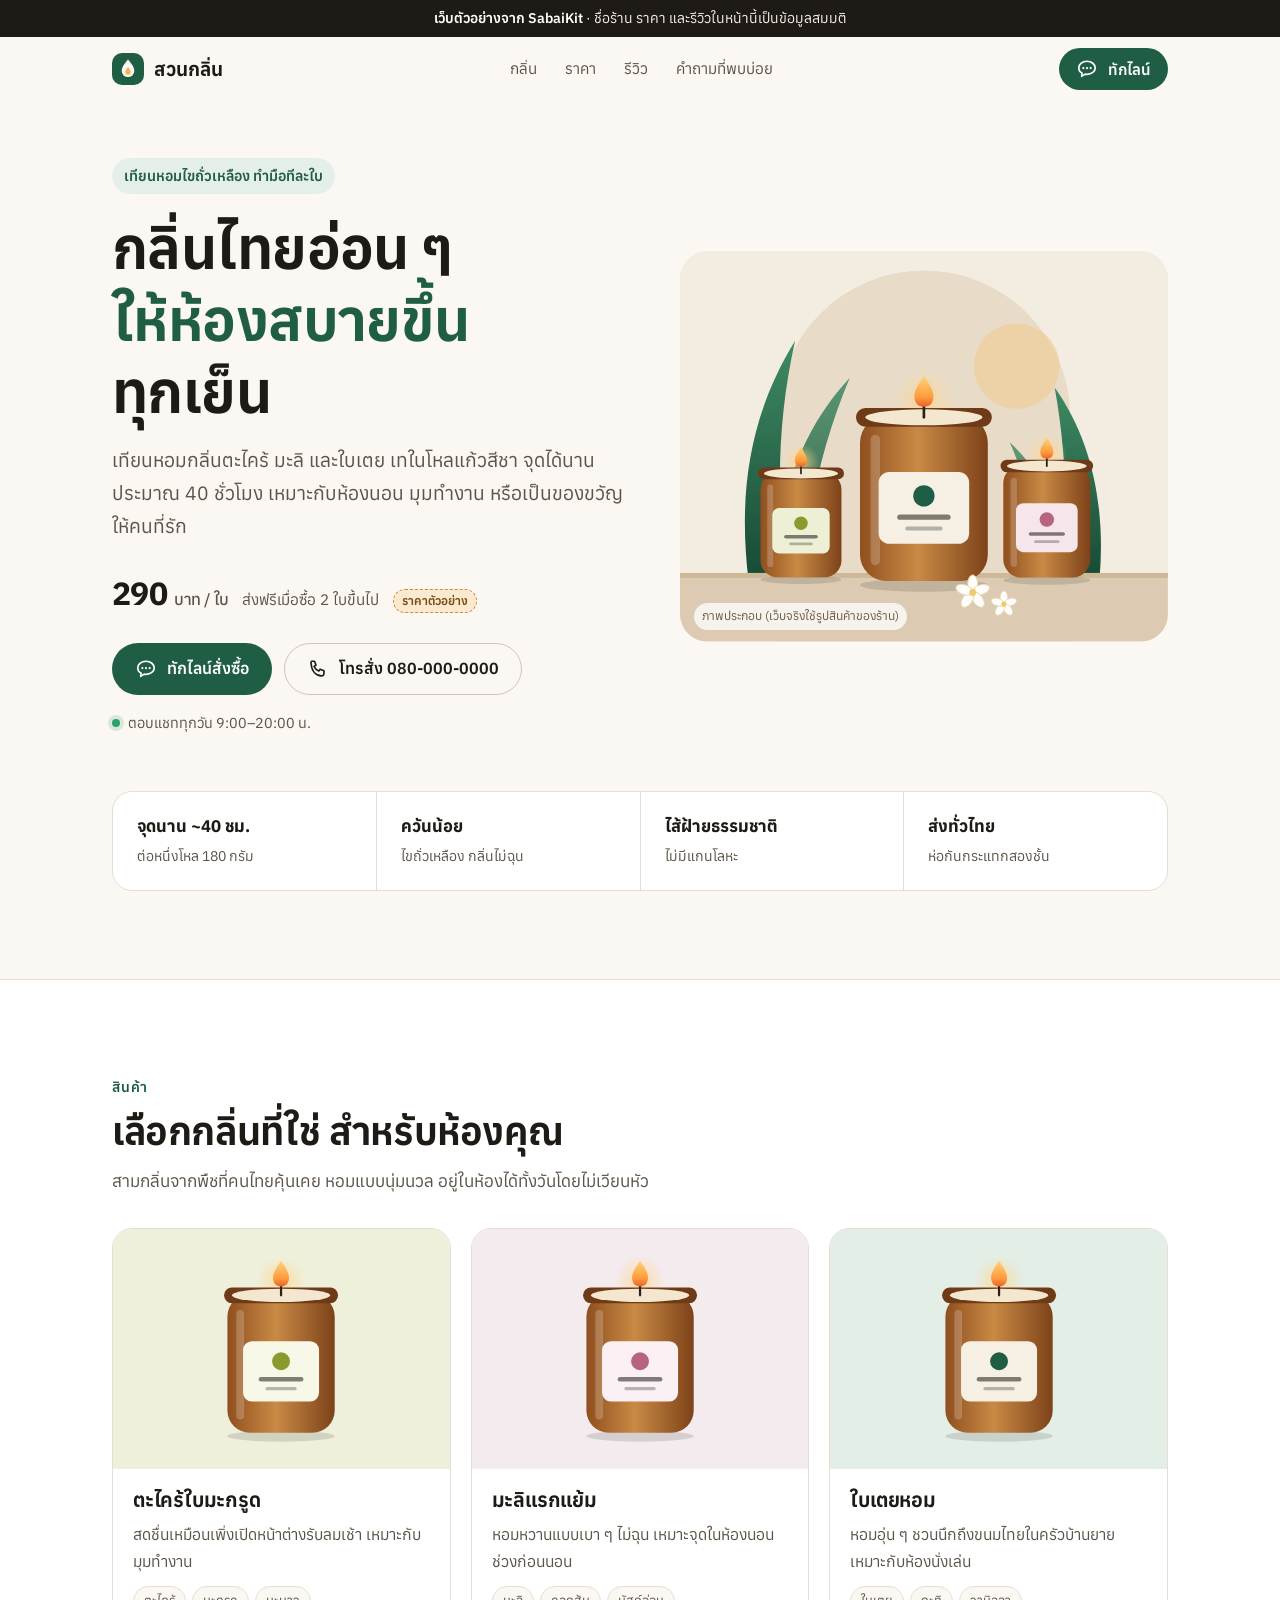
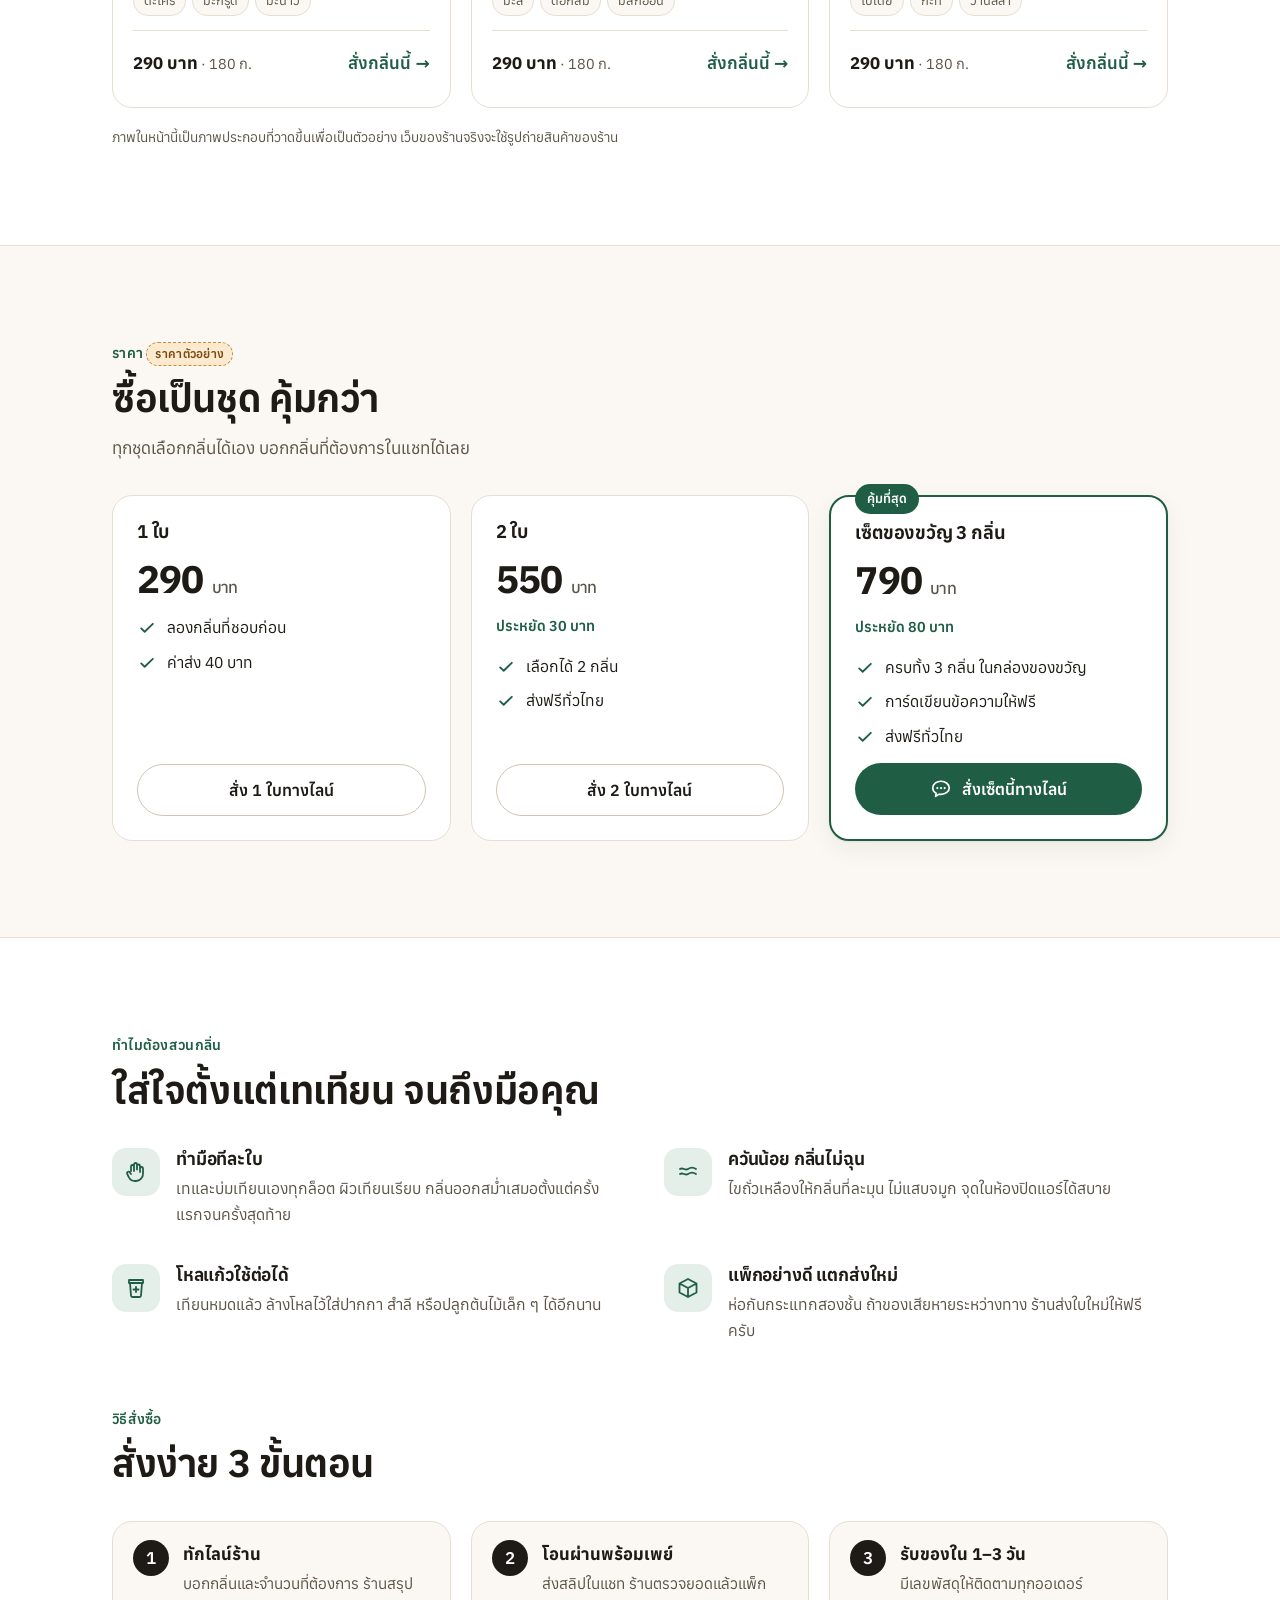
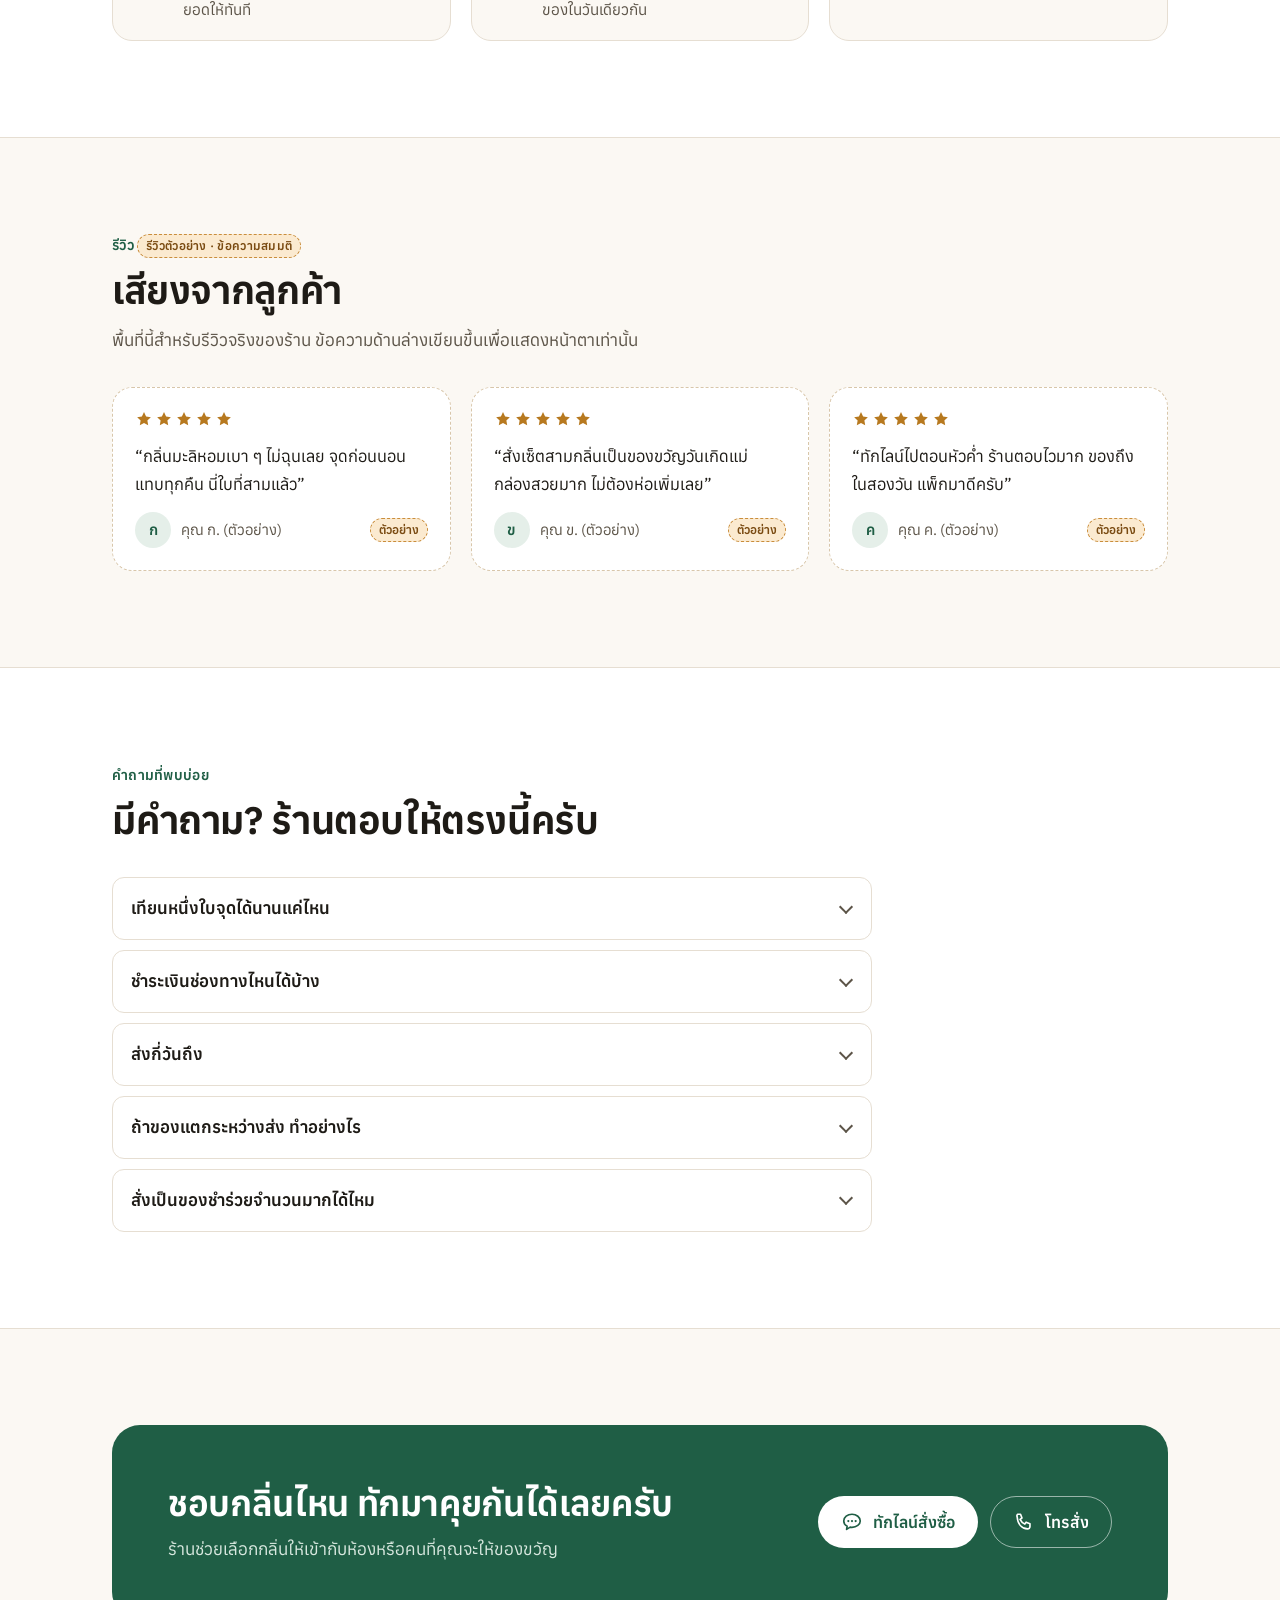
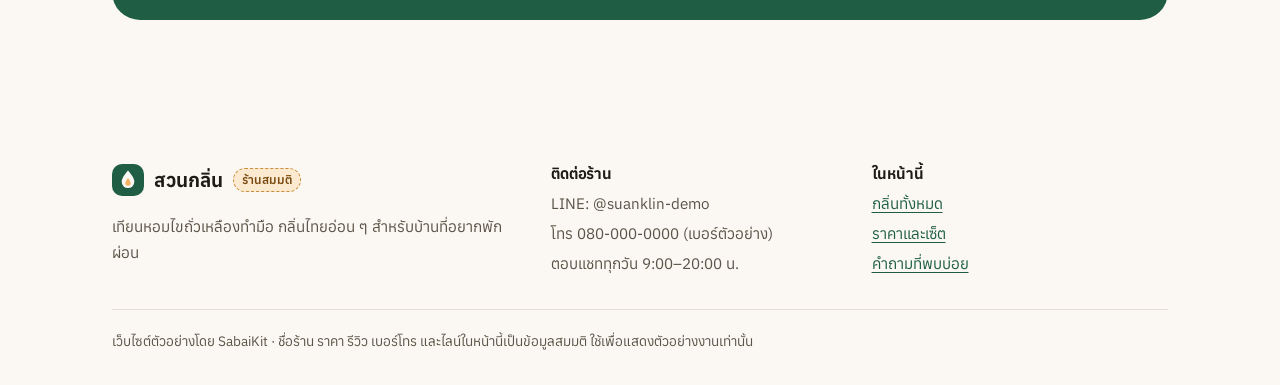
==== commit a35a27f9: "Keep the sales page headline's last word on one line; reword the start page title Co-Authored-By: Cl" ====
--- a/candle/index.html
+++ b/candle/index.html
@@ -86,7 +86,7 @@
       <div class="hero-grid">
         <div>
           <span class="eyebrow">เทียนหอมไขถั่วเหลือง ทำมือทีละใบ</span>
-          <h1 id="hero-title">กลิ่นไทยอ่อน ๆ <em>ให้ห้องสบายขึ้น</em> ทุกเย็น</h1>
+          <h1 id="hero-title">กลิ่นไทยอ่อน ๆ <em>ให้ห้องสบายขึ้น</em> <span class="nw">ทุกเย็น</span></h1>
           <p class="lead">เทียนหอมกลิ่นตะไคร้ มะลิ และใบเตย เทในโหล<span class="nw">แก้วสีชา</span> จุดได้นานประมาณ 40 ชั่วโมง เหมาะกับห้องนอน มุมทำงาน หรือเป็นของขวัญให้คนที่รัก</p>
           <div class="price-line">
             <span class="price">290 <small>บาท / ใบ</small></span>
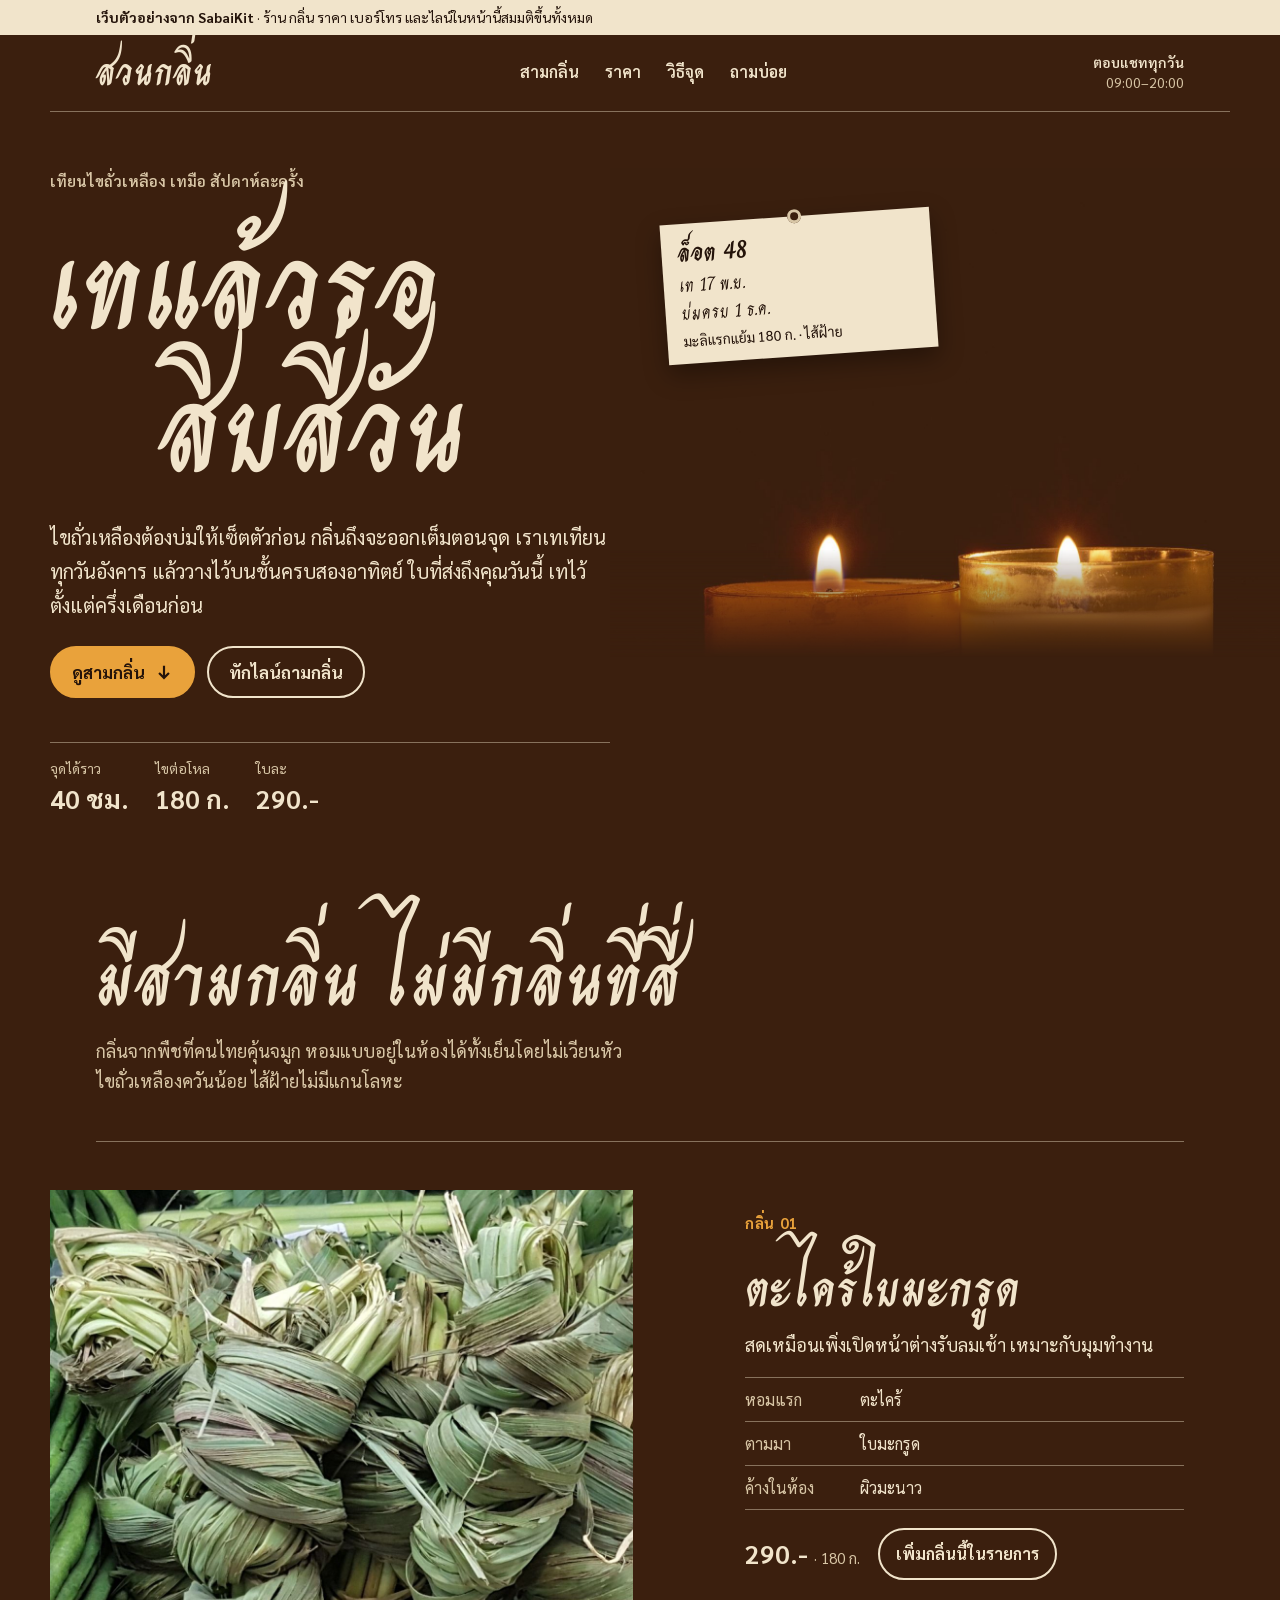
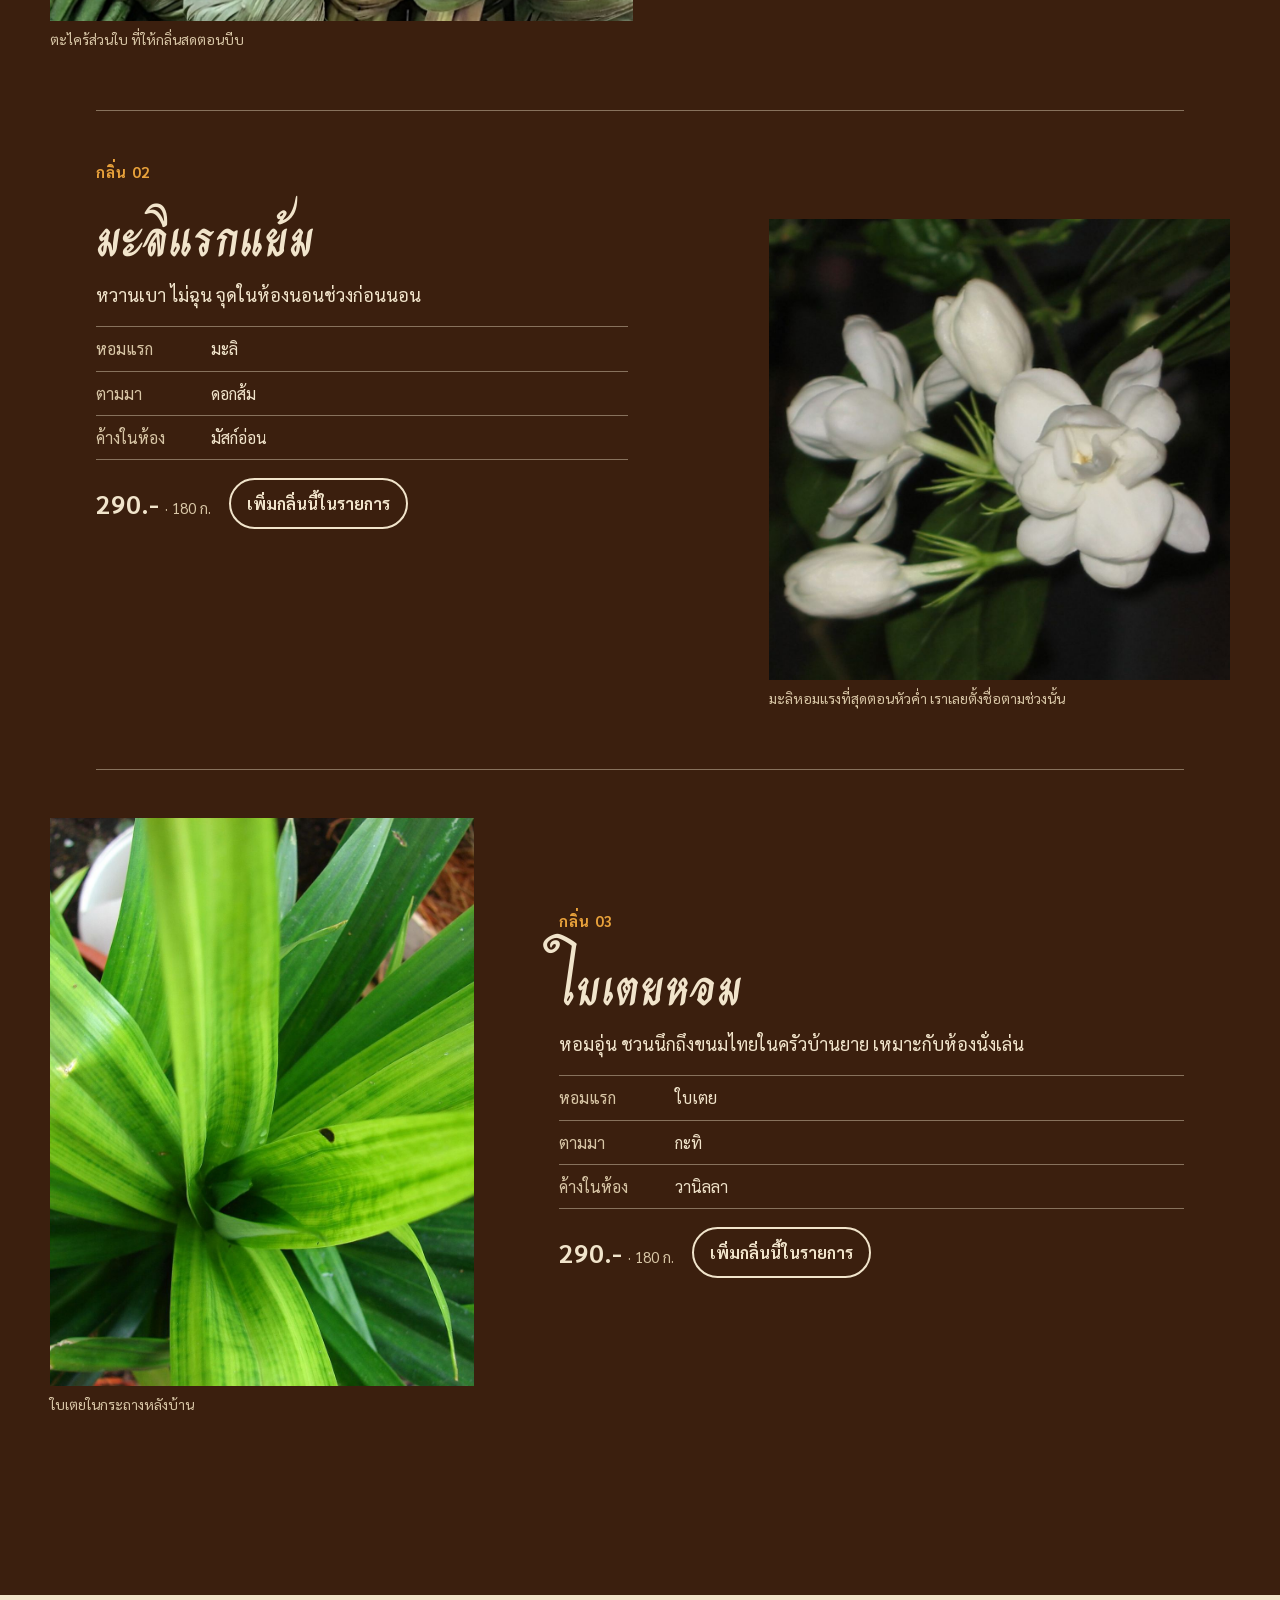
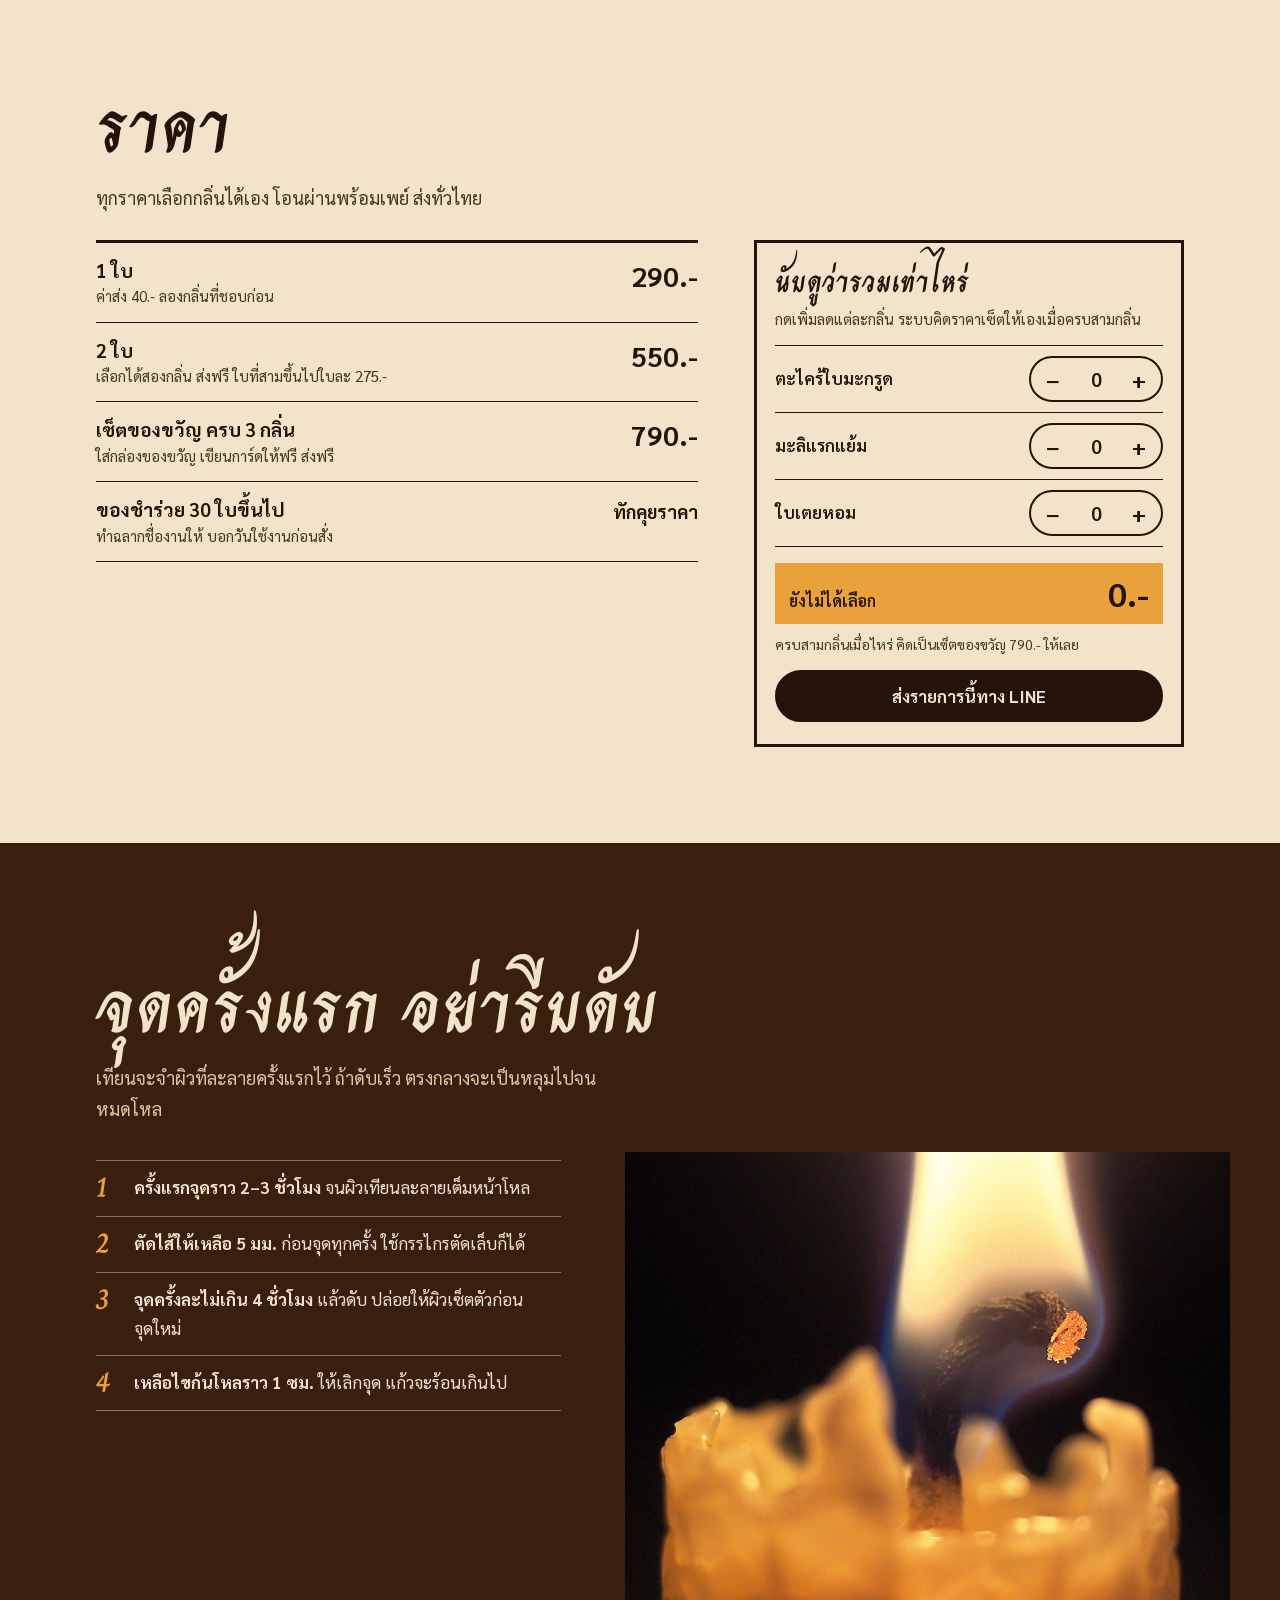
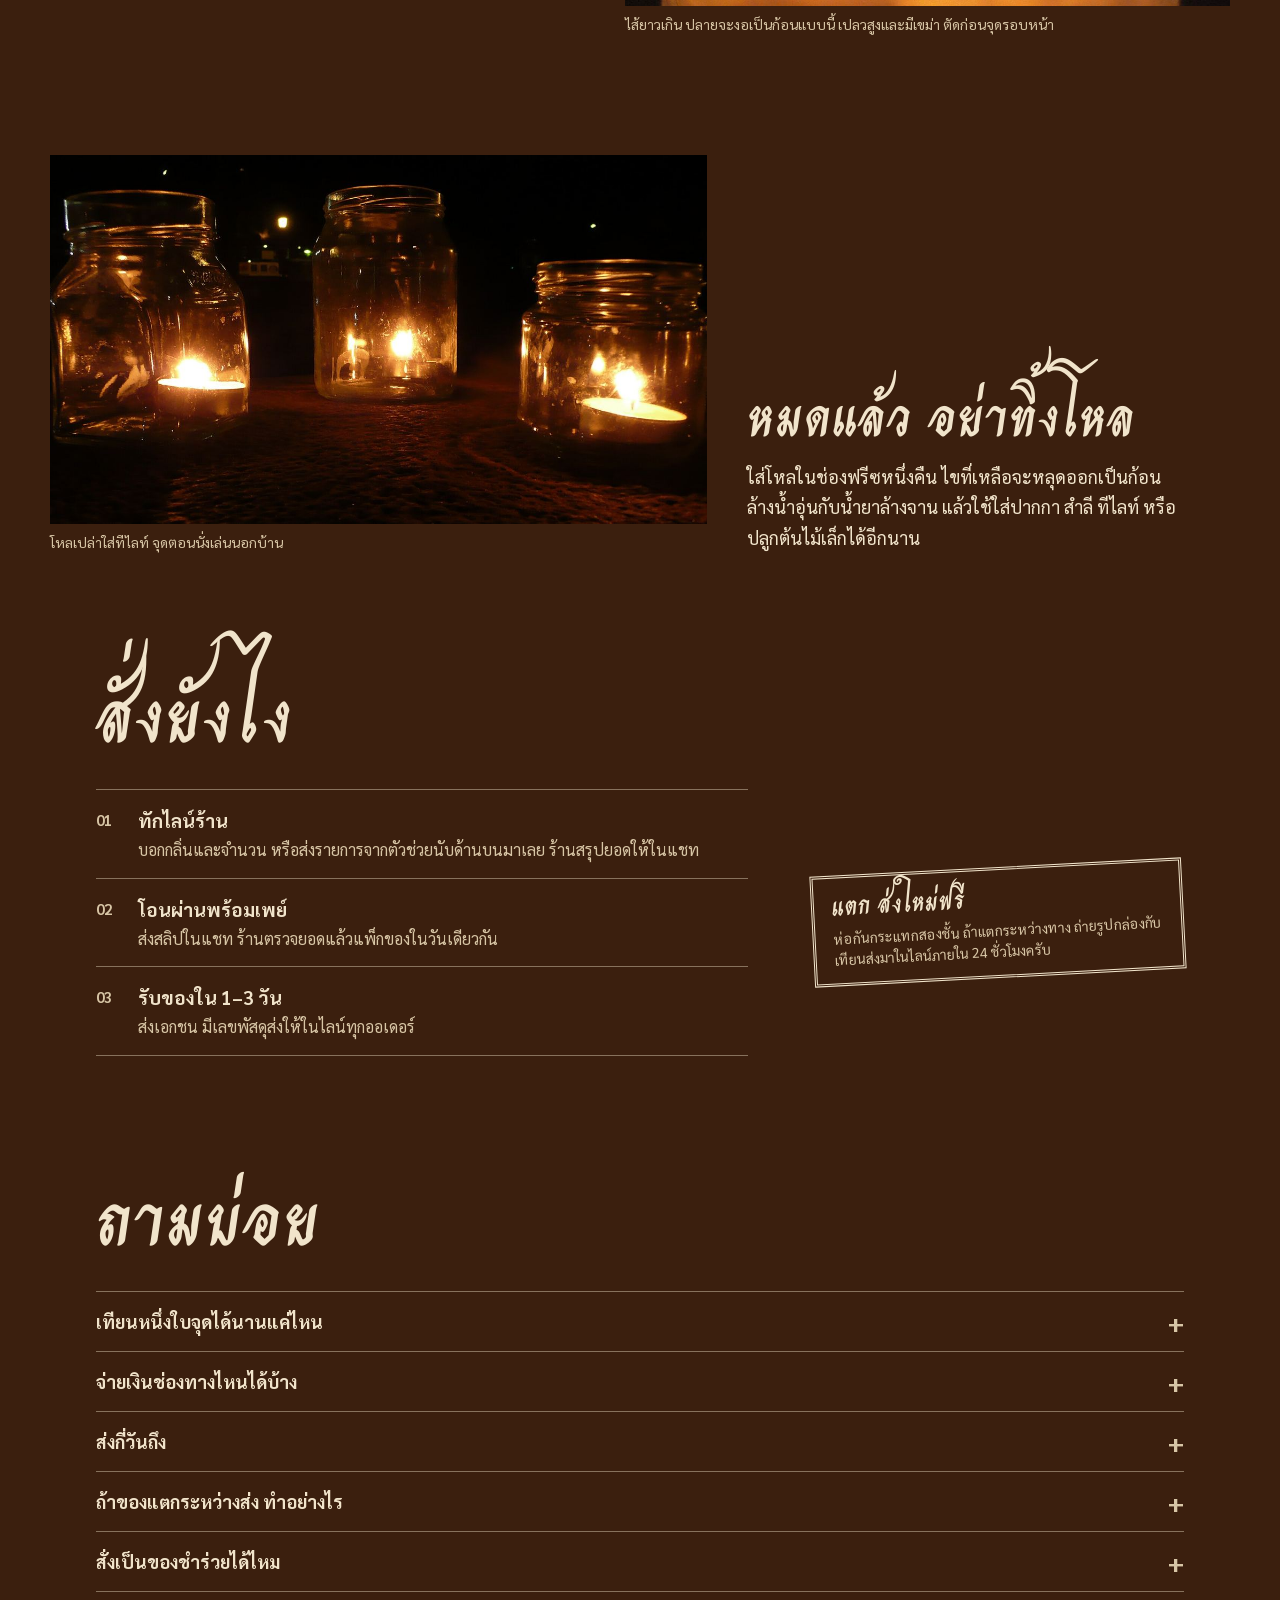
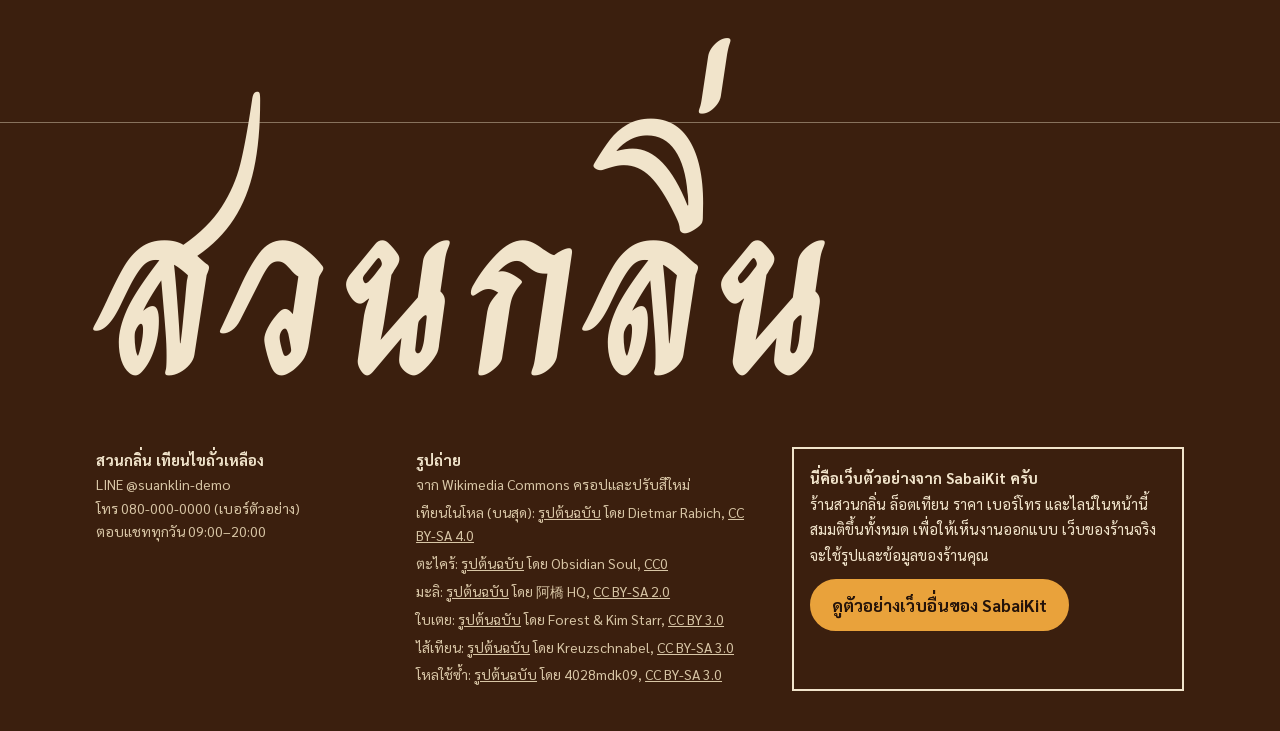
==== commit bea57096: "Replace candle and school sample sites with the rebuilt versions Candle shop sales page and the 4-pa" ====
--- a/candle/index.html
+++ b/candle/index.html
@@ -1,431 +1,525 @@
 <!doctype html>
 <html lang="th">
 <head>
-  <meta charset="utf-8">
-  <meta name="viewport" content="width=device-width, initial-scale=1">
-  <title>สวนกลิ่น เทียนหอมไขถั่วเหลืองทำมือ | เว็บตัวอย่างโดย SabaiKit</title>
-  <meta name="description" content="เทียนหอมไขถั่วเหลืองทำมือ กลิ่นตะไคร้ มะลิ และใบเตย ใบละ 290 บาท ทักไลน์สั่งได้เลย (เว็บตัวอย่าง ร้านและราคาเป็นข้อมูลสมมติ)">
-  <meta name="theme-color" content="#fbf8f3">
-  <meta name="robots" content="noindex">
-  <meta property="og:title" content="สวนกลิ่น เทียนหอมไขถั่วเหลืองทำมือ (เว็บตัวอย่าง)">
-  <meta property="og:description" content="ตัวอย่างเซลเพจหน้าเดียวจาก SabaiKit: รูปสินค้า ราคา ปุ่มไลน์และโทร รองรับมือถือ">
-  <link rel="icon" href="data:image/svg+xml,%3Csvg xmlns='http://www.w3.org/2000/svg' viewBox='0 0 32 32'%3E%3Crect width='32' height='32' rx='9' fill='%231f5e45'/%3E%3Cpath d='M16 7c4 5 6 8 6 11a6 6 0 0 1-12 0c0-3 2-6 6-11z' fill='%23fbf8f3'/%3E%3C/svg%3E">
-  <link rel="stylesheet" href="style.css">
+<meta charset="utf-8">
+<meta name="viewport" content="width=device-width, initial-scale=1, viewport-fit=cover">
+<title>สวนกลิ่น เทียนไขถั่วเหลืองเทมือ | เว็บตัวอย่างโดย SabaiKit</title>
+<meta name="description" content="ตัวอย่างเว็บขายของหน้าเดียวจาก SabaiKit: สินค้า ราคา ตัวช่วยคิดราคา วิธีสั่ง และปุ่ม LINE รองรับมือถือ (ร้านและราคาเป็นข้อมูลสมมติ)">
+<meta name="robots" content="noindex">
+<meta name="theme-color" content="#3B1F0E">
+<link rel="preconnect" href="https://fonts.googleapis.com">
+<link rel="preconnect" href="https://fonts.gstatic.com" crossorigin>
+<link rel="stylesheet" href="https://fonts.googleapis.com/css2?family=Charm:wght@400;700&family=Sarabun:wght@400;500;600;700&display=swap">
+<style>
+:root{
+  --tea:#3B1F0E;    /* ground: amber tea-glass jar, lit at night */
+  --wax:#F1E4CB;    /* text on tea, the light panel */
+  --wax-dim:#D8C6A6;/* secondary text on tea (wax, a step down) */
+  --ink:#24130A;    /* text on the wax panel */
+  --flame:#E9A23B;  /* accent: main buttons, scent numbers, calculator total */
+  --f-display:'Charm','Sarabun',serif;
+  --f-body:'Sarabun','Leelawadee UI',system-ui,sans-serif;
+  --gl:max(16px,3.6vw,env(safe-area-inset-left));
+  --gr:max(16px,3.6vw,env(safe-area-inset-right));
+  --line:1px solid rgba(241,228,203,.42);
+}
+*,*::before,*::after{box-sizing:border-box}
+html{-webkit-text-size-adjust:100%;scroll-behavior:smooth}
+body{margin:0;background:var(--tea);color:var(--wax)}
+.sk{font-family:var(--f-body);font-size:17px;line-height:1.7;background:var(--tea);color:var(--wax);overflow-x:clip}
+:where(.sk) img{display:block;width:100%;height:auto}
+:where(.sk) :where(h1,h2,h3,p,ul,ol,figure,dl,dd){margin:0;padding:0}
+:where(.sk) :where(ul,ol){list-style:none}
+:where(.sk) a{color:inherit}
+.sk h1,.sk h2,.sk h3{text-wrap:balance}
+.sk p{text-wrap:pretty}
+.wrap{max-width:1180px;margin-inline:auto;padding-left:var(--gl);padding-right:var(--gr)}
+.sk :focus-visible{outline:3px solid var(--flame);outline-offset:3px}
+.panel :focus-visible{outline-color:var(--ink)}
+
+/* sample note */
+.sample{background:var(--wax);color:var(--ink);font-size:14px;line-height:1.5;padding-top:7px;padding-bottom:7px}
+.sample b{font-weight:700}
+
+/* top */
+.top .wrap{display:flex;align-items:center;justify-content:space-between;gap:12px;padding-top:14px;padding-bottom:14px;border-bottom:var(--line)}
+.mark{font-family:var(--f-display);font-weight:700;font-size:32px;line-height:1.25;text-decoration:none}
+.nav{display:none}
+.chat{font-size:14px;line-height:1.4;text-align:right;color:var(--wax-dim)}
+.chat b{display:block;color:var(--wax);font-weight:600;font-size:14px}
+
+/* buttons */
+.btn{font:inherit;font-weight:700;font-size:17px;line-height:1.3;display:inline-flex;align-items:center;gap:10px;padding:13px 20px;border:2px solid var(--flame);border-radius:999px;background:var(--flame);color:var(--ink);text-decoration:none;cursor:pointer}
+.btn svg{width:18px;height:18px;flex:none}
+.btn.line{background:transparent;color:var(--wax);border-color:var(--wax)}
+.btn:hover{background:var(--wax);border-color:var(--wax);color:var(--ink)}
+.btn.dark{background:var(--ink);border-color:var(--ink);color:var(--wax)}
+.btn.dark:hover{background:transparent;color:var(--ink)}
+
+/* hero */
+.hero{padding-top:30px}
+.kicker{font-size:15px;font-weight:600;color:var(--wax-dim)}
+.sk h1{font-family:var(--f-display);font-weight:700;font-size:clamp(3.4rem,17vw,7.6rem);line-height:1.18;margin-top:22px;letter-spacing:-.005em}
+.sk h1 span{display:block;white-space:nowrap}
+.sk h1 span+span{padding-left:.9em}
+.lede{margin-top:18px;font-size:18px;max-width:30em}
+.acts{display:flex;flex-wrap:wrap;gap:12px;margin-top:24px}
+.hero-photo{position:relative;margin-top:8px;margin-left:4%;margin-right:calc(-1*var(--gr))}
+.hero-photo img{-webkit-mask-image:linear-gradient(to bottom,#000 78%,transparent);mask-image:linear-gradient(to bottom,#000 78%,transparent)}
+.label{position:absolute;left:6%;top:4%;width:min(250px,64%);background:var(--wax);color:var(--ink);padding:12px 16px 12px;transform:rotate(-4deg);box-shadow:0 10px 24px rgba(0,0,0,.35);font-family:var(--f-display);font-size:19px;line-height:1.45}
+.label::before{content:"";position:absolute;top:-7px;left:50%;width:14px;height:14px;margin-left:-7px;border-radius:50%;background:var(--tea);box-shadow:inset 0 0 0 3px var(--wax-dim)}
+.label b{display:block;font-size:25px;font-weight:700}
+.label small{display:block;font-family:var(--f-body);font-size:14px;line-height:1.45;margin-top:4px}
+.facts{display:grid;grid-template-columns:repeat(3,auto);justify-content:start;column-gap:26px;margin-top:70px;border-top:var(--line);padding-top:14px}
+.facts span{display:block;font-size:14px;color:var(--wax-dim)}
+.facts b{display:block;font-size:22px;font-weight:700;line-height:1.35;white-space:nowrap}
+
+/* section heads */
+.sec{padding-top:80px}
+.sk h2{font-family:var(--f-display);font-weight:700;font-size:clamp(2.4rem,11vw,4.6rem);line-height:1.22}
+.sec-lead{margin-top:10px;max-width:30em;color:var(--wax-dim)}
+
+/* scents */
+.scents{margin-top:34px}
+.scent{display:grid;gap:18px;padding:34px 0 40px;border-top:var(--line)}
+.scent figure{position:relative}
+.scent .ph-l{margin-left:calc(-1*var(--gl));margin-right:14%}
+.scent .ph-r{margin-right:calc(-1*var(--gr));margin-left:22%}
+.cap{display:block;font-size:14px;line-height:1.5;color:var(--wax-dim);margin-top:8px;padding-left:var(--gl)}
+.ph-r .cap{padding-left:0}
+.no{font-weight:700;font-size:15px;color:var(--flame);letter-spacing:.06em;margin-bottom:22px}
+.scent h3{font-family:var(--f-display);font-weight:700;font-size:clamp(2.1rem,9vw,3.1rem);line-height:1.35;margin-top:0}
+.scent .say{font-size:18px;margin-top:6px;max-width:26em}
+.notes{margin-top:16px;border-top:var(--line)}
+.notes li{display:grid;grid-template-columns:7.2em 1fr;padding:8px 0;border-bottom:var(--line);font-size:16px}
+.notes li span{color:var(--wax-dim)}
+.buy{display:flex;flex-wrap:wrap;align-items:center;gap:10px 18px;margin-top:18px}
+.buy .pr{font-size:26px;font-weight:700;line-height:1.2}
+.buy .pr small{font-size:15px;font-weight:400;color:var(--wax-dim)}
+.add{font:inherit;font-weight:700;font-size:16px;padding:10px 16px;border-radius:999px;border:2px solid var(--wax);background:transparent;color:var(--wax);cursor:pointer}
+.add:hover{background:var(--wax);color:var(--ink)}
+.added{font-size:14px;color:var(--wax-dim);min-height:1.5em;width:100%}
+.added a{color:var(--wax)}
+
+/* price panel */
+.panel{background:var(--wax);color:var(--ink);margin-top:80px;padding-top:56px;padding-bottom:60px}
+.panel h2{color:var(--ink)}
+.panel .sec-lead{color:#4A3424}
+.price-grid{display:grid;gap:44px;margin-top:26px}
+.plist{border-top:3px solid var(--ink)}
+.plist li{display:grid;grid-template-columns:1fr auto;column-gap:14px;padding:14px 0;border-bottom:1px solid var(--ink)}
+.plist .what{font-weight:700;font-size:19px;line-height:1.45}
+.plist .what small{display:block;font-weight:400;font-size:15px;line-height:1.55;color:#4A3424}
+.plist .amt{font-size:28px;font-weight:700;line-height:1.3;white-space:nowrap}
+.plist .amt.talk{font-size:18px;padding-top:4px}
+.counter{border:3px solid var(--ink);padding:20px 18px 22px;background:var(--wax)}
+.counter h3{font-family:var(--f-display);font-weight:700;font-size:30px;line-height:1.3}
+.counter>p{font-size:15px;color:#4A3424;margin-top:4px}
+.rows{margin-top:14px;border-top:1px solid var(--ink)}
+.rows li{display:flex;align-items:center;justify-content:space-between;gap:10px;padding:10px 0;border-bottom:1px solid var(--ink)}
+.rows .nm{font-weight:600;font-size:17px;line-height:1.4}
+.step{display:flex;align-items:center;border:2px solid var(--ink);border-radius:999px;flex:none}
+.step button{font:inherit;font-weight:700;font-size:22px;line-height:1;width:44px;height:42px;border:0;background:transparent;color:var(--ink);cursor:pointer;border-radius:999px}
+.step button:hover{background:var(--ink);color:var(--wax)}
+.step output{min-width:2.2em;text-align:center;font-weight:700;font-size:19px}
+.sum{margin-top:16px}
+.sum ul li{display:flex;justify-content:space-between;gap:12px;font-size:15px;line-height:1.6;padding:2px 0}
+.total{display:flex;justify-content:space-between;align-items:baseline;gap:12px;background:var(--flame);color:var(--ink);padding:10px 14px;margin-top:10px}
+.total span{font-weight:600;font-size:16px}
+.total strong{font-size:34px;line-height:1.2;font-weight:700}
+.hint{font-size:14px;line-height:1.55;margin-top:10px;color:#4A3424;min-height:1.55em}
+.counter .btn{margin-top:14px;width:100%;justify-content:center}
+
+/* care */
+.care-grid{display:grid;gap:28px;margin-top:28px}
+.care-photo{margin-right:calc(-1*var(--gr));margin-left:18%}
+.care-photo img{aspect-ratio:1/1;object-fit:cover}
+.care-photo .cap{padding-left:0}
+.how{counter-reset:h;border-top:var(--line)}
+.how li{counter-increment:h;display:grid;grid-template-columns:2.4rem 1fr;padding:12px 0;border-bottom:var(--line);font-size:17px}
+.how li::before{content:counter(h);font-family:var(--f-display);font-weight:700;font-size:28px;line-height:1.1;color:var(--flame)}
+.how b{font-weight:700}
+
+/* jars */
+.jars{margin-top:80px;display:grid;gap:22px}
+.jars figure{margin-left:calc(-1*var(--gl))}
+.jars figure img{aspect-ratio:16/9;object-fit:cover}
+.jars h2{font-size:clamp(2rem,8.6vw,3.4rem)}
+.jars p{margin-top:10px;max-width:30em}
+
+/* order */
+.order-grid{display:grid;gap:30px;margin-top:26px;position:relative}
+.steps{counter-reset:s;border-top:var(--line)}
+.steps li{counter-increment:s;display:grid;grid-template-columns:2.6rem 1fr;padding:14px 0;border-bottom:var(--line)}
+.steps li::before{content:"0" counter(s);font-weight:700;font-size:15px;color:var(--wax-dim);padding-top:3px}
+.steps b{display:block;font-size:19px}
+.steps span{display:block;font-size:16px;color:var(--wax-dim)}
+.stamp{justify-self:start;border:3px double var(--wax);padding:12px 18px;transform:rotate(-3deg);font-family:var(--f-display);font-weight:700;font-size:26px;line-height:1.3;max-width:15em}
+.stamp small{display:block;font-family:var(--f-body);font-weight:400;font-size:14px;line-height:1.55;margin-top:4px;color:var(--wax-dim)}
+
+/* faq */
+.faq{margin-top:26px;border-top:var(--line)}
+.faq details{border-bottom:var(--line)}
+.faq summary{cursor:pointer;list-style:none;display:flex;justify-content:space-between;gap:16px;padding:16px 0;font-weight:700;font-size:18px;line-height:1.5}
+.faq summary::-webkit-details-marker{display:none}
+.faq summary::after{content:"+";font-size:26px;line-height:1;color:var(--wax-dim)}
+.faq details[open] summary::after{content:"−"}
+.faq p{padding:0 0 18px;max-width:36em;color:var(--wax-dim)}
+
+/* foot */
+.foot{margin-top:96px;border-top:var(--line);padding-top:30px;padding-bottom:calc(96px + env(safe-area-inset-bottom))}
+.big{font-family:var(--f-display);font-weight:700;font-size:min(26vw,15rem);line-height:1.15;white-space:nowrap}
+.foot-grid{display:grid;gap:24px;margin-top:18px;font-size:14px;line-height:1.7;color:var(--wax-dim)}
+.foot-grid b{display:block;color:var(--wax);font-weight:700;font-size:15px}
+.foot-grid a{color:var(--wax-dim)}
+.credits ul{list-style:none;margin:4px 0 0;padding:0}
+.credits li{margin:0 0 4px}
+.label span{display:block}
+.by{border:2px solid var(--wax);padding:16px;color:var(--wax)}
+.by p{font-size:15px}
+.by .btn{margin-top:12px;color:var(--ink)}
+
+/* dock */
+.dock{position:fixed;left:0;right:0;bottom:0;z-index:20;display:grid;grid-template-columns:repeat(3,1fr);background:var(--ink);border-top:1px solid var(--flame);padding-bottom:env(safe-area-inset-bottom)}
+.dock>*{font:inherit;font-weight:700;font-size:16px;line-height:1.2;color:var(--wax);background:transparent;border:0;border-left:1px solid rgba(241,228,203,.3);padding:15px 4px;display:flex;align-items:center;justify-content:center;gap:8px;cursor:pointer;text-decoration:none}
+.dock>*:first-child{border-left:0}
+.dock svg{width:18px;height:18px}
+
+/* dialog */
+.sk dialog{font-family:var(--f-body);border:3px solid var(--ink);border-radius:0;background:var(--wax);color:var(--ink);padding:22px;max-width:min(24rem,calc(100vw - 32px))}
+.sk dialog::backdrop{background:rgba(20,10,4,.7)}
+.sk dialog h2{font-size:30px;color:var(--ink)}
+.sk dialog p{margin:8px 0 14px;font-size:16px;line-height:1.6}
+.sk dialog blockquote{margin:0 0 16px;padding:10px 12px;border-left:4px solid var(--ink);background:#E7D6B6;font-size:15px;line-height:1.6;white-space:pre-line}
+.sk dialog blockquote:empty{display:none}
+
+@media (min-width:600px){
+  .hero-photo{margin-left:22%}
+  .scent{grid-template-columns:repeat(12,1fr);column-gap:24px;align-items:start}
+  .scent figure{grid-row:1}
+  .scent .txt{grid-row:1}
+  .s1 figure{grid-column:1/8;margin-right:0}
+  .s1 .txt{grid-column:8/13;padding-top:20px}
+  .s2 .txt{grid-column:1/7}
+  .s2 figure{grid-column:7/13;margin-left:15%;margin-top:60px}
+  .s3 figure{grid-column:1/6;margin-right:0}
+  .s3 .txt{grid-column:6/13;padding-top:90px}
+  .cap{padding-left:0}
+  .s1 .cap,.s3 .cap{padding-left:var(--gl)}
+  .jars{grid-template-columns:7fr 5fr;column-gap:40px;align-items:end}
+  .care-photo img{aspect-ratio:4/3}
+}
+@media (min-width:900px){
+  .sk{font-size:18px}
+  .nav{display:flex;gap:26px;font-weight:600;font-size:16px}
+  .nav a{text-decoration:none;padding:4px 0;border-bottom:2px solid transparent}
+  .nav a:hover{border-bottom-color:var(--wax)}
+  .mark{font-size:38px}
+  .hero{padding-top:56px}
+  .hero-grid{display:grid;grid-template-columns:minmax(var(--gl),1fr) minmax(0,560px) minmax(0,620px) minmax(var(--gr),1fr)}
+  .hero-grid>.wrap{max-width:none;margin-inline:0;padding-left:0;padding-right:0}
+  .hero-text{grid-column:2;grid-row:1;padding-right:24px}
+  .hero-photo{grid-column:3/5;grid-row:1/3;margin:24px 0 0;align-self:start}
+  .hero-photo{margin-top:0}
+  .label{left:8%;top:10%;width:270px}
+  .facts{grid-column:2;grid-row:2;align-self:end;margin-top:44px}
+  .facts b{font-size:26px}
+  .lede{font-size:20px}
+  .sec{padding-top:120px}
+  .scents{margin-top:44px}
+  .scent{padding:48px 0 60px}
+  .s1 .cap,.s3 .cap{padding-left:0}
+  .s1 figure,.s3 figure{margin-left:calc(-1*max(var(--gl),(100vw - 1180px)/2 + var(--gl)))}
+  .panel{margin-top:120px;padding-top:88px;padding-bottom:96px}
+  .price-grid{grid-template-columns:7fr 5fr;column-gap:56px;align-items:start}
+  .care-grid{grid-template-columns:5fr 6fr;column-gap:64px;align-items:start}
+  .care-grid .care-photo{grid-column:2;grid-row:1;margin-left:0}
+  .care-grid .how{grid-column:1;grid-row:1;margin-top:8px}
+  .jars{margin-top:120px}
+  .order-grid{grid-template-columns:7fr 4fr;column-gap:64px;align-items:center}
+  .stamp{justify-self:center}
+  .foot{padding-bottom:40px;margin-top:130px}
+  .foot-grid{grid-template-columns:1fr 1.2fr 1.4fr;column-gap:40px}
+  .dock{display:none}
+}
+@media (prefers-reduced-motion:reduce){html{scroll-behavior:auto}}
+</style>
 </head>
 <body>
-
-<!-- Shared drawings (one copy, reused with <use>) -->
-<svg width="0" height="0" style="position:absolute" aria-hidden="true" focusable="false">
-  <defs>
-    <linearGradient id="glass" x1="0" x2="1">
-      <stop offset="0" stop-color="#8f4f1f"/>
-      <stop offset=".45" stop-color="#c98a45"/>
-      <stop offset="1" stop-color="#7d4219"/>
-    </linearGradient>
-    <linearGradient id="flame" x1="0" y1="0" x2="0" y2="1">
-      <stop offset="0" stop-color="#ffd27a"/>
-      <stop offset=".7" stop-color="#ff9a3c"/>
-      <stop offset="1" stop-color="#e8622a"/>
-    </linearGradient>
-    <radialGradient id="glow">
-      <stop offset="0" stop-color="#ffd58a" stop-opacity=".75"/>
-      <stop offset="1" stop-color="#ffd58a" stop-opacity="0"/>
-    </radialGradient>
-    <linearGradient id="leaf" x1="0" y1="1" x2="0" y2="0">
-      <stop offset="0" stop-color="#174a36"/>
-      <stop offset="1" stop-color="#3f8a63"/>
-    </linearGradient>
-    <symbol id="jar" viewBox="0 0 120 170">
-      <ellipse cx="60" cy="163" rx="48" ry="5" fill="#000" opacity=".12"/>
-      <circle cx="60" cy="24" r="22" fill="url(#glow)"/>
-      <rect x="12" y="36" width="96" height="124" rx="20" fill="url(#glass)"/>
-      <rect x="9" y="30" width="102" height="14" rx="7" fill="#6e3a17"/>
-      <ellipse cx="60" cy="37" rx="44" ry="6" fill="#f4e7d0"/>
-      <path d="M60 37v-9" stroke="#2c2117" stroke-width="2" stroke-linecap="round"/>
-      <path d="M60 6c6 9 9 14 6 20-2 4-10 4-12 0-3-6 0-11 6-20z" fill="url(#flame)"/>
-      <rect x="20" y="50" width="7" height="98" rx="3.5" fill="#fff" opacity=".2"/>
-      <rect x="26" y="78" width="68" height="54" rx="8" style="fill:var(--label,#f6efe3)"/>
-      <circle cx="60" cy="96" r="8" style="fill:var(--mark,#1f5e45)"/>
-      <rect x="40" y="110" width="40" height="4" rx="2" fill="#1e1b16" opacity=".55"/>
-      <rect x="46" y="119" width="28" height="3" rx="1.5" fill="#1e1b16" opacity=".3"/>
-    </symbol>
-    <symbol id="i-chat" viewBox="0 0 24 24"><path fill="none" stroke="currentColor" stroke-width="1.8" stroke-linejoin="round" d="M12 3.5c-5 0-9 3.2-9 7.3 0 2.4 1.4 4.5 3.7 5.8l-.6 3.4 3.9-2.4c.6.1 1.3.2 2 .2 5 0 9-3.2 9-7S17 3.5 12 3.5z"/><g fill="currentColor"><circle cx="8" cy="11" r="1.2"/><circle cx="12" cy="11" r="1.2"/><circle cx="16" cy="11" r="1.2"/></g></symbol>
-    <symbol id="i-phone" viewBox="0 0 24 24"><path fill="none" stroke="currentColor" stroke-width="1.8" stroke-linejoin="round" d="M5 3.5h3.2l1.6 4.2-2.1 1.4a11 11 0 0 0 5.2 5.2l1.4-2.1 4.2 1.6V17a2.5 2.5 0 0 1-2.7 2.5C9.7 19 5 14.3 4.5 6.2A2.5 2.5 0 0 1 5 3.5z"/></symbol>
-    <symbol id="i-check" viewBox="0 0 24 24"><path fill="none" stroke="currentColor" stroke-width="2.2" stroke-linecap="round" stroke-linejoin="round" d="M5 12.5l4.2 4L19 7"/></symbol>
-    <symbol id="i-star" viewBox="0 0 24 24"><path fill="currentColor" d="M12 2.8l2.8 5.8 6.3.9-4.6 4.4 1.1 6.3L12 17.2l-5.6 3 1.1-6.3-4.6-4.4 6.3-.9z"/></symbol>
-  </defs>
-</svg>
-
-<a class="skip" href="#main">ข้ามไปเนื้อหาหลัก</a>
-
-<aside class="sample-bar" aria-label="หมายเหตุเว็บตัวอย่าง"><strong>เว็บตัวอย่างจาก SabaiKit</strong> · ชื่อร้าน ราคา และรีวิวในหน้านี้เป็นข้อมูลสมมติ</aside>
-
-<header class="site-header" id="top">
-  <div class="wrap header-row">
-    <a class="brand" href="#top" aria-label="สวนกลิ่น กลับขึ้นด้านบน">
-      <svg viewBox="0 0 32 32" aria-hidden="true"><rect width="32" height="32" rx="10" fill="#1f5e45"/><path d="M16 6.5c4.2 5 6.3 8.2 6.3 11.2a6.3 6.3 0 0 1-12.6 0c0-3 2.1-6.2 6.3-11.2z" fill="#fbf8f3"/><path d="M16 14c1.8 2.3 2.7 3.8 2.7 5a2.7 2.7 0 0 1-5.4 0c0-1.2.9-2.7 2.7-5z" fill="#f2b462"/></svg>
-      สวนกลิ่น
-    </a>
-    <nav class="nav" aria-label="เมนูหลัก">
-      <a href="#scents">กลิ่น</a>
-      <a href="#price">ราคา</a>
-      <a href="#reviews">รีวิว</a>
-      <a href="#faq">คำถามที่พบบ่อย</a>
-    </nav>
-    <a class="btn btn-primary btn-sm" href="https://line.me/R/ti/p/@suanklin-demo" data-demo="line">
-      <svg aria-hidden="true"><use href="#i-chat"/></svg>ทักไลน์
-    </a>
+<div class="sk" lang="th">
+<aside class="sample" aria-label="หมายเหตุเว็บตัวอย่าง"><div class="wrap"><b>เว็บตัวอย่างจาก SabaiKit</b> · ร้าน กลิ่น ราคา เบอร์โทร และไลน์ในหน้านี้สมมติขึ้นทั้งหมด</div></aside>
+<header class="top">
+  <div class="wrap">
+    <a class="mark" href="#top" aria-label="สวนกลิ่น หน้าแรก">สวนกลิ่น</a>
+    <nav class="nav" aria-label="เมนูหลัก"><a href="#scents">สามกลิ่น</a><a href="#price">ราคา</a><a href="#care">วิธีจุด</a><a href="#faq">ถามบ่อย</a></nav>
+    <p class="chat"><b>ตอบแชททุกวัน</b>09:00–20:00</p>
   </div>
 </header>
 
-<main id="main">
-
-  <!-- Hero -->
-  <section class="hero" aria-labelledby="hero-title">
-    <div class="wrap">
-      <div class="hero-grid">
-        <div>
-          <span class="eyebrow">เทียนหอมไขถั่วเหลือง ทำมือทีละใบ</span>
-          <h1 id="hero-title">กลิ่นไทยอ่อน ๆ <em>ให้ห้องสบายขึ้น</em> <span class="nw">ทุกเย็น</span></h1>
-          <p class="lead">เทียนหอมกลิ่นตะไคร้ มะลิ และใบเตย เทในโหล<span class="nw">แก้วสีชา</span> จุดได้นานประมาณ 40 ชั่วโมง เหมาะกับห้องนอน มุมทำงาน หรือเป็นของขวัญให้คนที่รัก</p>
-          <div class="price-line">
-            <span class="price">290 <small>บาท / ใบ</small></span>
-            <span class="note">ส่งฟรีเมื่อซื้อ 2 ใบขึ้นไป</span>
-            <span class="tag-sample">ราคาตัวอย่าง</span>
-          </div>
-          <div class="cta-row">
-            <a class="btn btn-primary" href="https://line.me/R/ti/p/@suanklin-demo" data-demo="line"><svg aria-hidden="true"><use href="#i-chat"/></svg>ทักไลน์สั่งซื้อ</a>
-            <a class="btn btn-ghost" href="tel:+66800000000" data-demo="tel"><svg aria-hidden="true"><use href="#i-phone"/></svg>โทรสั่ง 080-000-0000</a>
-          </div>
-          <p class="reply-time"><span class="dot" aria-hidden="true"></span>ตอบแชททุกวัน 9:00–20:00 น.</p>
+<main id="top">
+<section class="hero" aria-labelledby="hero-h">
+  <div class="hero-grid">
+    <div class="hero-text wrap">
+      <p class="kicker">เทียนไขถั่วเหลือง เทมือ สัปดาห์ละครั้ง</p>
+      <h1 id="hero-h"><span>เทแล้วรอ</span><span>สิบสี่วัน</span></h1>
+      <p class="lede">ไขถั่วเหลืองต้องบ่มให้เซ็ตตัวก่อน กลิ่นถึงจะออกเต็มตอนจุด เราเทเทียนทุกวันอังคาร แล้ววางไว้บนชั้นครบสองอาทิตย์ ใบที่ส่งถึงคุณวันนี้ เทไว้ตั้งแต่ครึ่งเดือนก่อน</p>
+      <div class="acts">
+        <a class="btn" href="#scents">ดูสามกลิ่น <svg viewBox="0 0 20 20" aria-hidden="true"><path d="M10 3v13M4.5 11l5.5 5.5 5.5-5.5" fill="none" stroke="currentColor" stroke-width="2.4"/></svg></a>
+        <button class="btn line" type="button" data-demo="line">ทักไลน์ถามกลิ่น</button>
+      </div>
+    </div>
+    <figure class="hero-photo">
+      <img src="img/hero.jpg" width="1400" height="1022" alt="เทียนสองใบในโหลแก้ว ใบหนึ่งสีชา อีกใบสีขาวขุ่น จุดไฟอยู่ในห้องมืด" fetchpriority="high">
+      <div class="label" aria-hidden="true"><b id="lot-no">ล็อตที่ส่งตอนนี้</b><span id="lot-d">เทวันอังคาร<br>บ่มครบ 14 วัน</span><small>มะลิแรกแย้ม 180 ก. · ไส้ฝ้าย</small></div>
+    </figure>
+    <ul class="facts wrap" aria-label="ข้อมูลเทียนโดยย่อ">
+      <li><span>จุดได้ราว</span><b>40 ชม.</b></li>
+      <li><span>ไขต่อโหล</span><b>180 ก.</b></li>
+      <li><span>ใบละ</span><b>290.-</b></li>
+    </ul>
+  </div>
+</section>
+
+<section class="sec" id="scents" aria-labelledby="scents-h">
+  <div class="wrap">
+    <h2 id="scents-h">มีสามกลิ่น ไม่มีกลิ่นที่สี่</h2>
+    <p class="sec-lead">กลิ่นจากพืชที่คนไทยคุ้นจมูก หอมแบบอยู่ในห้องได้ทั้งเย็นโดยไม่เวียนหัว ไขถั่วเหลืองควันน้อย ไส้ฝ้ายไม่มีแกนโลหะ</p>
+    <div class="scents">
+      <article class="scent s1" aria-labelledby="sc1">
+        <figure class="ph-l">
+          <img src="img/lemongrass.jpg" width="1200" height="888" loading="lazy" alt="ตะไคร้สดมัดเป็นปมวางเรียงกันบนแผงผัก">
+          <figcaption class="cap">ตะไคร้ส่วนใบ ที่ให้กลิ่นสดตอนบีบ</figcaption>
+        </figure>
+        <div class="txt">
+          <p class="no">กลิ่น 01</p>
+          <h3 id="sc1">ตะไคร้ใบมะกรูด</h3>
+          <p class="say">สดเหมือนเพิ่งเปิดหน้าต่างรับลมเช้า เหมาะกับมุมทำงาน</p>
+          <ul class="notes">
+            <li><span>หอมแรก</span>ตะไคร้</li>
+            <li><span>ตามมา</span>ใบมะกรูด</li>
+            <li><span>ค้างในห้อง</span>ผิวมะนาว</li>
+          </ul>
+          <div class="buy"><p class="pr">290.- <small>· 180 ก.</small></p><button class="add" type="button" data-add="0">เพิ่มกลิ่นนี้ในรายการ</button><p class="added" aria-live="polite"></p></div>
         </div>
-
-        <figure class="hero-art" style="margin:0">
-          <svg viewBox="0 0 500 400" role="img" aria-label="ภาพวาดเทียนหอมสามโหลวางเรียงกันบนโต๊ะไม้ มีใบเตยและดอกมะลิอยู่ข้าง ๆ">
-            <rect width="500" height="400" fill="#f3ece1"/>
-            <path d="M100 400V170a150 150 0 0 1 300 0v230z" fill="#e8dcc8"/>
-            <circle cx="345" cy="118" r="44" fill="#f3c98c" opacity=".55"/>
-            <g fill="url(#leaf)">
-              <path d="M70 336C60 250 70 170 118 92c-18 80-20 160-8 244z"/>
-              <path d="M96 336c4-80 26-150 78-206-30 72-44 140-46 206z" opacity=".85"/>
-              <path d="M430 336c6-70-6-140-46-196 12 66 14 132 8 196z"/>
-              <path d="M408 336c-10-56-32-104-70-140 20 46 30 94 32 140z" opacity=".8"/>
-            </g>
-            <rect y="330" width="500" height="70" fill="#dccbb2"/>
-            <rect y="330" width="500" height="5" fill="#cdb898"/>
-            <use href="#jar" x="72" y="196" width="104" height="147" style="--label:#eef0d6;--mark:#8b9a2c"/>
-            <use href="#jar" x="320" y="186" width="112" height="158" style="--label:#f6e6ec;--mark:#b8647e"/>
-            <use href="#jar" x="168" y="120" width="164" height="232" style="--label:#f6efe3;--mark:#1f5e45"/>
-            <g transform="translate(300 350)">
-              <g fill="#fffdf8" stroke="#e6d7bd" stroke-width="1">
-                <ellipse cx="0" cy="-9" rx="5" ry="9"/>
-                <ellipse cx="0" cy="-9" rx="5" ry="9" transform="rotate(72)"/>
-                <ellipse cx="0" cy="-9" rx="5" ry="9" transform="rotate(144)"/>
-                <ellipse cx="0" cy="-9" rx="5" ry="9" transform="rotate(216)"/>
-                <ellipse cx="0" cy="-9" rx="5" ry="9" transform="rotate(288)"/>
-              </g>
-              <circle r="3.5" fill="#f2c96b"/>
-            </g>
-            <g transform="translate(332 362) scale(.75)">
-              <g fill="#fffdf8" stroke="#e6d7bd" stroke-width="1">
-                <ellipse cx="0" cy="-9" rx="5" ry="9"/>
-                <ellipse cx="0" cy="-9" rx="5" ry="9" transform="rotate(72)"/>
-                <ellipse cx="0" cy="-9" rx="5" ry="9" transform="rotate(144)"/>
-                <ellipse cx="0" cy="-9" rx="5" ry="9" transform="rotate(216)"/>
-                <ellipse cx="0" cy="-9" rx="5" ry="9" transform="rotate(288)"/>
-              </g>
-              <circle r="3.5" fill="#f2c96b"/>
-            </g>
-          </svg>
-          <figcaption class="art-caption">ภาพประกอบ (เว็บจริงใช้รูปสินค้าของร้าน)</figcaption>
+      </article>
+      <article class="scent s2" aria-labelledby="sc2">
+        <div class="txt">
+          <p class="no">กลิ่น 02</p>
+          <h3 id="sc2">มะลิแรกแย้ม</h3>
+          <p class="say">หวานเบา ไม่ฉุน จุดในห้องนอนช่วงก่อนนอน</p>
+          <ul class="notes">
+            <li><span>หอมแรก</span>มะลิ</li>
+            <li><span>ตามมา</span>ดอกส้ม</li>
+            <li><span>ค้างในห้อง</span>มัสก์อ่อน</li>
+          </ul>
+          <div class="buy"><p class="pr">290.- <small>· 180 ก.</small></p><button class="add" type="button" data-add="1">เพิ่มกลิ่นนี้ในรายการ</button><p class="added" aria-live="polite"></p></div>
+        </div>
+        <figure class="ph-r">
+          <img src="img/jasmine.jpg" width="1100" height="1100" loading="lazy" alt="ดอกมะลิซ้อนสีขาวหลายดอกบนกิ่ง ถ่ายตอนกลางคืน">
+          <figcaption class="cap">มะลิหอมแรงที่สุดตอนหัวค่ำ เราเลยตั้งชื่อตามช่วงนั้น</figcaption>
         </figure>
+      </article>
+      <article class="scent s3" aria-labelledby="sc3">
+        <figure class="ph-l">
+          <img src="img/pandan.jpg" width="1000" height="1340" loading="lazy" alt="ต้นใบเตยมองจากด้านบน ใบเขียวเรียวยาวแผ่ออกรอบต้น">
+          <figcaption class="cap">ใบเตยในกระถางหลังบ้าน</figcaption>
+        </figure>
+        <div class="txt">
+          <p class="no">กลิ่น 03</p>
+          <h3 id="sc3">ใบเตยหอม</h3>
+          <p class="say">หอมอุ่น ชวนนึกถึงขนมไทยในครัวบ้านยาย เหมาะกับห้องนั่งเล่น</p>
+          <ul class="notes">
+            <li><span>หอมแรก</span>ใบเตย</li>
+            <li><span>ตามมา</span>กะทิ</li>
+            <li><span>ค้างในห้อง</span>วานิลลา</li>
+          </ul>
+          <div class="buy"><p class="pr">290.- <small>· 180 ก.</small></p><button class="add" type="button" data-add="2">เพิ่มกลิ่นนี้ในรายการ</button><p class="added" aria-live="polite"></p></div>
+        </div>
+      </article>
+    </div>
+  </div>
+</section>
+
+<section class="panel" id="price" aria-labelledby="price-h">
+  <div class="wrap">
+    <h2 id="price-h">ราคา</h2>
+    <p class="sec-lead">ทุกราคาเลือกกลิ่นได้เอง โอนผ่านพร้อมเพย์ ส่งทั่วไทย</p>
+    <div class="price-grid">
+      <ul class="plist">
+        <li><p class="what">1 ใบ<small>ค่าส่ง 40.- ลองกลิ่นที่ชอบก่อน</small></p><p class="amt">290.-</p></li>
+        <li><p class="what">2 ใบ<small>เลือกได้สองกลิ่น ส่งฟรี ใบที่สามขึ้นไปใบละ 275.-</small></p><p class="amt">550.-</p></li>
+        <li><p class="what">เซ็ตของขวัญ ครบ 3 กลิ่น<small>ใส่กล่องของขวัญ เขียนการ์ดให้ฟรี ส่งฟรี</small></p><p class="amt">790.-</p></li>
+        <li><p class="what">ของชำร่วย 30 ใบขึ้นไป<small>ทำฉลากชื่องานให้ บอกวันใช้งานก่อนสั่ง</small></p><p class="amt talk">ทักคุยราคา</p></li>
+      </ul>
+      <div class="counter" id="count">
+        <h3>นับดูว่ารวมเท่าไหร่</h3>
+        <p>กดเพิ่มลดแต่ละกลิ่น ระบบคิดราคาเซ็ตให้เองเมื่อครบสามกลิ่น</p>
+        <ul class="rows">
+          <li><span class="nm" id="n0">ตะไคร้ใบมะกรูด</span><span class="step"><button type="button" data-dec="0" aria-label="ลดตะไคร้ใบมะกรูด 1 ใบ">−</button><output id="q0" aria-labelledby="n0">0</output><button type="button" data-inc="0" aria-label="เพิ่มตะไคร้ใบมะกรูด 1 ใบ">+</button></span></li>
+          <li><span class="nm" id="n1">มะลิแรกแย้ม</span><span class="step"><button type="button" data-dec="1" aria-label="ลดมะลิแรกแย้ม 1 ใบ">−</button><output id="q1" aria-labelledby="n1">0</output><button type="button" data-inc="1" aria-label="เพิ่มมะลิแรกแย้ม 1 ใบ">+</button></span></li>
+          <li><span class="nm" id="n2">ใบเตยหอม</span><span class="step"><button type="button" data-dec="2" aria-label="ลดใบเตยหอม 1 ใบ">−</button><output id="q2" aria-labelledby="n2">0</output><button type="button" data-inc="2" aria-label="เพิ่มใบเตยหอม 1 ใบ">+</button></span></li>
+        </ul>
+        <div class="sum" aria-live="polite">
+          <ul id="lines"></ul>
+          <p class="total"><span id="tlabel">ยังไม่ได้เลือก</span><strong id="tval">0.-</strong></p>
+          <p class="hint" id="hint">ครบสามกลิ่นเมื่อไหร่ คิดเป็นเซ็ตของขวัญ 790.- ให้เลย</p>
+        </div>
+        <button class="btn dark" type="button" id="send">ส่งรายการนี้ทาง LINE</button>
       </div>
-
-      <div class="highlights" role="list">
-        <div role="listitem"><b>จุดนาน ~40 ชม.</b><span>ต่อหนึ่งโหล 180 กรัม</span></div>
-        <div role="listitem"><b>ควันน้อย</b><span>ไขถั่วเหลือง กลิ่นไม่ฉุน</span></div>
-        <div role="listitem"><b>ไส้ฝ้ายธรรมชาติ</b><span>ไม่มีแกนโลหะ</span></div>
-        <div role="listitem"><b>ส่งทั่วไทย</b><span>ห่อกันกระแทกสองชั้น</span></div>
+    </div>
+  </div>
+</section>
+
+<section class="sec" id="care" aria-labelledby="care-h">
+  <div class="wrap">
+    <h2 id="care-h">จุดครั้งแรก อย่ารีบดับ</h2>
+    <p class="sec-lead">เทียนจะจำผิวที่ละลายครั้งแรกไว้ ถ้าดับเร็ว ตรงกลางจะเป็นหลุมไปจนหมดโหล</p>
+    <div class="care-grid">
+      <figure class="care-photo">
+        <img src="img/wick.jpg" width="1100" height="1031" loading="lazy" alt="ไส้เทียนที่ยาวเกินไปงอโค้ง ปลายไส้เป็นก้อนไหม้สีส้ม เปลวไฟสูง">
+        <figcaption class="cap">ไส้ยาวเกิน ปลายจะงอเป็นก้อนแบบนี้ เปลวสูงและมีเขม่า ตัดก่อนจุดรอบหน้า</figcaption>
+      </figure>
+      <ol class="how">
+        <li><p><b>ครั้งแรกจุดราว 2–3 ชั่วโมง</b> จนผิวเทียนละลายเต็มหน้าโหล</p></li>
+        <li><p><b>ตัดไส้ให้เหลือ 5 มม.</b> ก่อนจุดทุกครั้ง ใช้กรรไกรตัดเล็บก็ได้</p></li>
+        <li><p><b>จุดครั้งละไม่เกิน 4 ชั่วโมง</b> แล้วดับ ปล่อยให้ผิวเซ็ตตัวก่อนจุดใหม่</p></li>
+        <li><p><b>เหลือไขก้นโหลราว 1 ซม.</b> ให้เลิกจุด แก้วจะร้อนเกินไป</p></li>
+      </ol>
+    </div>
+    <div class="jars">
+      <figure>
+        <img src="img/jars.jpg" width="1300" height="691" loading="lazy" alt="โหลแก้วเปล่าสามใบ มีเทียนทีไลท์จุดอยู่ข้างใน วางบนพื้นตอนกลางคืน">
+        <figcaption class="cap">โหลเปล่าใส่ทีไลท์ จุดตอนนั่งเล่นนอกบ้าน</figcaption>
+      </figure>
+      <div>
+        <h2>หมดแล้ว อย่าทิ้งโหล</h2>
+        <p>ใส่โหลในช่องฟรีซหนึ่งคืน ไขที่เหลือจะหลุดออกเป็นก้อน ล้างน้ำอุ่นกับน้ำยาล้างจาน แล้วใช้ใส่ปากกา สำลี ทีไลท์ หรือปลูกต้นไม้เล็กได้อีกนาน</p>
       </div>
     </div>
-  </section>
-
-  <!-- Scents / product photos -->
-  <section class="section section-alt" id="scents" aria-labelledby="scents-title">
-    <div class="wrap">
-      <div class="section-head">
-        <span class="kicker">สินค้า</span>
-        <h2 id="scents-title"><span class="nw">เลือกกลิ่นที่ใช่</span> <span class="nw">สำหรับห้องคุณ</span></h2>
-        <p>สามกลิ่นจากพืชที่คนไทยคุ้นเคย หอมแบบนุ่มนวล อยู่ในห้องได้ทั้งวันโดยไม่เวียนหัว</p>
+  </div>
+</section>
+
+<section class="sec" id="order" aria-labelledby="order-h">
+  <div class="wrap">
+    <h2 id="order-h">สั่งยังไง</h2>
+    <div class="order-grid">
+      <ol class="steps">
+        <li><p><b>ทักไลน์ร้าน</b><span>บอกกลิ่นและจำนวน หรือส่งรายการจากตัวช่วยนับด้านบนมาเลย ร้านสรุปยอดให้ในแชท</span></p></li>
+        <li><p><b>โอนผ่านพร้อมเพย์</b><span>ส่งสลิปในแชท ร้านตรวจยอดแล้วแพ็กของในวันเดียวกัน</span></p></li>
+        <li><p><b>รับของใน 1–3 วัน</b><span>ส่งเอกชน มีเลขพัสดุส่งให้ในไลน์ทุกออเดอร์</span></p></li>
+      </ol>
+      <p class="stamp">แตก ส่งใหม่ฟรี<small>ห่อกันกระแทกสองชั้น ถ้าแตกระหว่างทาง ถ่ายรูปกล่องกับเทียนส่งมาในไลน์ภายใน 24 ชั่วโมงครับ</small></p>
+    </div>
+  </div>
+</section>
+
+<section class="sec" id="faq" aria-labelledby="faq-h">
+  <div class="wrap">
+    <h2 id="faq-h">ถามบ่อย</h2>
+    <div class="faq">
+      <details><summary>เทียนหนึ่งใบจุดได้นานแค่ไหน</summary><p>ราว 40 ชั่วโมงครับ ถ้าจุดครั้งละ 2–3 ชั่วโมงและตัดไส้ทุกครั้ง จะได้ใกล้ตัวเลขนี้ที่สุด</p></details>
+      <details><summary>จ่ายเงินช่องทางไหนได้บ้าง</summary><p>โอนผ่านพร้อมเพย์หรือบัญชีธนาคารครับ ส่งสลิปในแชทไลน์ ร้านตรวจยอดแล้วแพ็กของภายในวันเดียวกัน</p></details>
+      <details><summary>ส่งกี่วันถึง</summary><p>ส่งขนส่งเอกชน ถึงใน 1–3 วันทำการครับ ทุกออเดอร์มีเลขพัสดุส่งให้ในไลน์</p></details>
+      <details><summary>ถ้าของแตกระหว่างส่ง ทำอย่างไร</summary><p>ถ่ายรูปกล่องและเทียน ส่งมาในไลน์ภายใน 24 ชั่วโมงหลังได้รับของ ร้านส่งใบใหม่ให้ฟรีครับ</p></details>
+      <details><summary>สั่งเป็นของชำร่วยได้ไหม</summary><p>ได้ครับ ตั้งแต่ 30 ใบขึ้นไป ร้านทำฉลากชื่องานให้ ทักไลน์บอกวันใช้งานก่อน เพราะต้องเผื่อเวลาบ่มสิบสี่วัน</p></details>
+    </div>
+  </div>
+</section>
+</main>
+
+<footer class="foot">
+  <div class="wrap">
+    <p class="big" aria-hidden="true">สวนกลิ่น</p>
+    <div class="foot-grid">
+      <p><b>สวนกลิ่น เทียนไขถั่วเหลือง</b>LINE @suanklin-demo<br>โทร 080-000-0000 (เบอร์ตัวอย่าง)<br>ตอบแชททุกวัน 09:00–20:00</p>
+      <div class="credits"><b>รูปถ่าย</b>จาก Wikimedia Commons ครอปและปรับสีใหม่<ul><li>เทียนในโหล (บนสุด): <a href="https://commons.wikimedia.org/wiki/File:Kerzen_--_2021_--_5553.jpg">รูปต้นฉบับ</a> โดย Dietmar Rabich, <a href="https://creativecommons.org/licenses/by-sa/4.0/">CC BY-SA 4.0</a></li><li>ตะไคร้: <a href="https://commons.wikimedia.org/wiki/File:Lemongrass_sold_at_a_supermarket_in_the_Philippines.jpg">รูปต้นฉบับ</a> โดย Obsidian Soul, <a href="https://creativecommons.org/publicdomain/zero/1.0/">CC0</a></li><li>มะลิ: <a href="https://commons.wikimedia.org/wiki/File:%E8%8C%89%E8%8E%89-%E9%87%8D%E7%93%A3_Jasminum_sambac_-%E9%A6%99%E6%B8%AF%E9%9D%92%E8%A1%A3%E5%B8%82%E9%8E%AE_Tsing_Yi_Town,_Hong_Kong-_(9237446551).jpg">รูปต้นฉบับ</a> โดย 阿橋 HQ, <a href="https://creativecommons.org/licenses/by-sa/2.0/">CC BY-SA 2.0</a></li><li>ใบเตย: <a href="https://commons.wikimedia.org/wiki/File:Starr_080608-7555_Pandanus_amaryllis.jpg">รูปต้นฉบับ</a> โดย Forest &amp; Kim Starr, <a href="https://creativecommons.org/licenses/by/3.0/">CC BY 3.0</a></li><li>ไส้เทียน: <a href="https://commons.wikimedia.org/wiki/File:Candle_wick_and_flame_closeup.jpg">รูปต้นฉบับ</a> โดย Kreuzschnabel, <a href="https://creativecommons.org/licenses/by-sa/3.0/">CC BY-SA 3.0</a></li><li>โหลใช้ซ้ำ: <a href="https://commons.wikimedia.org/wiki/File:3_Teelichter_in_Schraubgl%C3%A4sern.JPG">รูปต้นฉบับ</a> โดย 4028mdk09, <a href="https://creativecommons.org/licenses/by-sa/3.0/">CC BY-SA 3.0</a></li></ul></div>
+      <div class="by">
+        <p><b>นี่คือเว็บตัวอย่างจาก SabaiKit ครับ</b>ร้านสวนกลิ่น ล็อตเทียน ราคา เบอร์โทร และไลน์ในหน้านี้สมมติขึ้นทั้งหมด เพื่อให้เห็นงานออกแบบ เว็บของร้านจริงจะใช้รูปและข้อมูลของร้านคุณ</p>
+        <a class="btn" href="https://abcplease.github.io/sabaikit/">ดูตัวอย่างเว็บอื่นของ SabaiKit</a>
       </div>
-      <div class="cards">
-        <article class="card">
-          <div class="card-media" style="background:#eef0dc">
-            <svg viewBox="0 0 120 170" role="img" aria-label="ภาพประกอบเทียนหอมกลิ่นตะไคร้ใบมะกรูด ฉลากสีเขียวอ่อน"><use href="#jar" style="--label:#f7f8e8;--mark:#8b9a2c"/></svg>
-          </div>
-          <div class="card-body">
-            <h3>ตะไคร้ใบมะกรูด</h3>
-            <p>สดชื่นเหมือนเพิ่งเปิดหน้าต่างรับลมเช้า เหมาะกับมุมทำงาน</p>
-            <ul class="chips" aria-label="โน้ตกลิ่น"><li>ตะไคร้</li><li>มะกรูด</li><li>มะนาว</li></ul>
-            <div class="card-foot">
-              <span class="meta"><b>290 บาท</b> · 180 ก.</span>
-              <a class="text-link" href="https://line.me/R/ti/p/@suanklin-demo" data-demo="line">สั่งกลิ่นนี้<span aria-hidden="true">→</span></a>
-            </div>
-          </div>
-        </article>
-        <article class="card">
-          <div class="card-media" style="background:#f4ebee">
-            <svg viewBox="0 0 120 170" role="img" aria-label="ภาพประกอบเทียนหอมกลิ่นมะลิแรกแย้ม ฉลากสีชมพูอ่อน"><use href="#jar" style="--label:#fbf1f4;--mark:#b8647e"/></svg>
-          </div>
-          <div class="card-body">
-            <h3>มะลิแรกแย้ม</h3>
-            <p>หอมหวานแบบเบา ๆ ไม่ฉุน เหมาะจุดในห้องนอนช่วงก่อนนอน</p>
-            <ul class="chips" aria-label="โน้ตกลิ่น"><li>มะลิ</li><li>ดอกส้ม</li><li>มัสก์อ่อน</li></ul>
-            <div class="card-foot">
-              <span class="meta"><b>290 บาท</b> · 180 ก.</span>
-              <a class="text-link" href="https://line.me/R/ti/p/@suanklin-demo" data-demo="line">สั่งกลิ่นนี้<span aria-hidden="true">→</span></a>
-            </div>
-          </div>
-        </article>
-        <article class="card">
-          <div class="card-media" style="background:#e3eee6">
-            <svg viewBox="0 0 120 170" role="img" aria-label="ภาพประกอบเทียนหอมกลิ่นใบเตยหอม ฉลากสีครีม"><use href="#jar" style="--label:#f6efe3;--mark:#1f5e45"/></svg>
-          </div>
-          <div class="card-body">
-            <h3>ใบเตยหอม</h3>
-            <p>หอมอุ่น ๆ ชวนนึกถึงขนมไทยในครัวบ้านยาย เหมาะกับห้องนั่งเล่น</p>
-            <ul class="chips" aria-label="โน้ตกลิ่น"><li>ใบเตย</li><li>กะทิ</li><li>วานิลลา</li></ul>
-            <div class="card-foot">
-              <span class="meta"><b>290 บาท</b> · 180 ก.</span>
-              <a class="text-link" href="https://line.me/R/ti/p/@suanklin-demo" data-demo="line">สั่งกลิ่นนี้<span aria-hidden="true">→</span></a>
-            </div>
-          </div>
-        </article>
-      </div>
-      <p class="fineprint">ภาพในหน้านี้เป็นภาพประกอบที่วาดขึ้นเพื่อเป็นตัวอย่าง เว็บของร้านจริงจะใช้รูปถ่ายสินค้าของร้าน</p>
-    </div>
-  </section>
-
-  <!-- Price -->
-  <section class="section" id="price" aria-labelledby="price-title">
-    <div class="wrap">
-      <div class="section-head">
-        <span class="kicker">ราคา <span class="tag-sample">ราคาตัวอย่าง</span></span>
-        <h2 id="price-title">ซื้อเป็นชุด คุ้มกว่า</h2>
-        <p>ทุกชุดเลือกกลิ่นได้เอง บอกกลิ่นที่ต้องการในแชทได้เลย</p>
-      </div>
-      <div class="plans">
-        <article class="plan">
-          <h3>1 ใบ</h3>
-          <p class="amount">290 <small>บาท</small></p>
-          <ul>
-            <li><svg aria-hidden="true"><use href="#i-check"/></svg>ลองกลิ่นที่ชอบก่อน</li>
-            <li><svg aria-hidden="true"><use href="#i-check"/></svg>ค่าส่ง 40 บาท</li>
-          </ul>
-          <a class="btn btn-ghost btn-block" href="https://line.me/R/ti/p/@suanklin-demo" data-demo="line">สั่ง 1 ใบทางไลน์</a>
-        </article>
-        <article class="plan">
-          <h3>2 ใบ</h3>
-          <p class="amount">550 <small>บาท</small></p>
-          <p class="save">ประหยัด 30 บาท</p>
-          <ul>
-            <li><svg aria-hidden="true"><use href="#i-check"/></svg>เลือกได้ 2 กลิ่น</li>
-            <li><svg aria-hidden="true"><use href="#i-check"/></svg>ส่งฟรีทั่วไทย</li>
-          </ul>
-          <a class="btn btn-ghost btn-block" href="https://line.me/R/ti/p/@suanklin-demo" data-demo="line">สั่ง 2 ใบทางไลน์</a>
-        </article>
-        <article class="plan best">
-          <span class="ribbon">คุ้มที่สุด</span>
-          <h3>เซ็ตของขวัญ 3 กลิ่น</h3>
-          <p class="amount">790 <small>บาท</small></p>
-          <p class="save">ประหยัด 80 บาท</p>
-          <ul>
-            <li><svg aria-hidden="true"><use href="#i-check"/></svg>ครบทั้ง 3 กลิ่น ในกล่องของขวัญ</li>
-            <li><svg aria-hidden="true"><use href="#i-check"/></svg>การ์ดเขียนข้อความให้ฟรี</li>
-            <li><svg aria-hidden="true"><use href="#i-check"/></svg>ส่งฟรีทั่วไทย</li>
-          </ul>
-          <a class="btn btn-primary btn-block" href="https://line.me/R/ti/p/@suanklin-demo" data-demo="line"><svg aria-hidden="true"><use href="#i-chat"/></svg>สั่งเซ็ตนี้ทางไลน์</a>
-        </article>
-      </div>
-    </div>
-  </section>
-
-  <!-- Benefits + how to order -->
-  <section class="section section-alt" id="why" aria-labelledby="why-title">
-    <div class="wrap">
-      <div class="section-head">
-        <span class="kicker">ทำไมต้องสวนกลิ่น</span>
-        <h2 id="why-title"><span class="nw">ใส่ใจตั้งแต่เทเทียน</span> <span class="nw">จนถึงมือคุณ</span></h2>
-      </div>
-      <div class="benefits">
-        <div class="benefit">
-          <span class="ico"><svg viewBox="0 0 24 24" aria-hidden="true"><path fill="none" stroke="currentColor" stroke-width="1.8" stroke-linecap="round" stroke-linejoin="round" d="M7 11V6.5a1.5 1.5 0 0 1 3 0V11m0-1.5v-5a1.5 1.5 0 0 1 3 0v5m0 0V6a1.5 1.5 0 0 1 3 0v6m0-3.5a1.5 1.5 0 0 1 3 0V14a7 7 0 0 1-7 7h-1a7 7 0 0 1-6-3.4L3.3 14a1.5 1.5 0 0 1 2.4-1.8L7 14"/></svg></span>
-          <div><h3>ทำมือทีละใบ</h3><p>เทและบ่มเทียนเองทุกล็อต ผิวเทียนเรียบ กลิ่นออกสม่ำเสมอตั้งแต่ครั้งแรกจนครั้งสุดท้าย</p></div>
-        </div>
-        <div class="benefit">
-          <span class="ico"><svg viewBox="0 0 24 24" aria-hidden="true"><path fill="none" stroke="currentColor" stroke-width="1.8" stroke-linecap="round" d="M4 9c3-2 5 2 8 0s5-2 8 0M4 14c3-2 5 2 8 0s5-2 8 0"/></svg></span>
-          <div><h3>ควันน้อย กลิ่นไม่ฉุน</h3><p>ไขถั่วเหลืองให้กลิ่นที่ละมุน ไม่แสบจมูก จุดในห้องปิดแอร์ได้สบาย</p></div>
-        </div>
-        <div class="benefit">
-          <span class="ico"><svg viewBox="0 0 24 24" aria-hidden="true"><path fill="none" stroke="currentColor" stroke-width="1.8" stroke-linecap="round" stroke-linejoin="round" d="M6 7h12l-1 12.5a1.5 1.5 0 0 1-1.5 1.5h-7A1.5 1.5 0 0 1 7 19.5zM5 4h14v3H5zM12 11v5m-2.5-2.5h5"/></svg></span>
-          <div><h3>โหลแก้วใช้ต่อได้</h3><p>เทียนหมดแล้ว ล้างโหลไว้ใส่ปากกา สำลี หรือปลูกต้นไม้เล็ก ๆ ได้อีกนาน</p></div>
-        </div>
-        <div class="benefit">
-          <span class="ico"><svg viewBox="0 0 24 24" aria-hidden="true"><path fill="none" stroke="currentColor" stroke-width="1.8" stroke-linejoin="round" d="M3.5 7.5L12 3l8.5 4.5v9L12 21l-8.5-4.5zM3.5 7.5L12 12l8.5-4.5M12 12v9"/></svg></span>
-          <div><h3>แพ็กอย่างดี แตกส่งใหม่</h3><p>ห่อกันกระแทกสองชั้น ถ้าของเสียหายระหว่างทาง ร้านส่งใบใหม่ให้ฟรีครับ</p></div>
-        </div>
-      </div>
-
-      <div class="section-head" style="margin-top:64px">
-        <span class="kicker">วิธีสั่งซื้อ</span>
-        <h2>สั่งง่าย 3 ขั้นตอน</h2>
-      </div>
-      <ol class="steps">
-        <li><b>ทักไลน์ร้าน</b><span>บอกกลิ่นและจำนวนที่ต้องการ ร้านสรุปยอดให้ทันที</span></li>
-        <li><b>โอนผ่านพร้อมเพย์</b><span>ส่งสลิปในแชท ร้านตรวจยอดแล้วแพ็กของในวันเดียวกัน</span></li>
-        <li><b>รับของใน 1–3 วัน</b><span>มีเลขพัสดุให้ติดตามทุกออเดอร์</span></li>
-      </ol>
-    </div>
-  </section>
-
-  <!-- Reviews (sample text) -->
-  <section class="section" id="reviews" aria-labelledby="reviews-title">
-    <div class="wrap">
-      <div class="section-head">
-        <span class="kicker">รีวิว <span class="tag-sample">รีวิวตัวอย่าง · ข้อความสมมติ</span></span>
-        <h2 id="reviews-title">เสียงจากลูกค้า</h2>
-        <p>พื้นที่นี้สำหรับรีวิวจริงของร้าน ข้อความด้านล่างเขียนขึ้นเพื่อแสดงหน้าตาเท่านั้น</p>
-      </div>
-      <div class="reviews">
-        <figure class="review">
-          <div class="stars" role="img" aria-label="5 ดาว (ตัวอย่าง)"><svg aria-hidden="true"><use href="#i-star"/></svg><svg aria-hidden="true"><use href="#i-star"/></svg><svg aria-hidden="true"><use href="#i-star"/></svg><svg aria-hidden="true"><use href="#i-star"/></svg><svg aria-hidden="true"><use href="#i-star"/></svg></div>
-          <blockquote><p>“กลิ่นมะลิหอมเบา ๆ ไม่ฉุนเลย จุดก่อนนอนแทบทุกคืน นี่ใบที่สามแล้ว”</p></blockquote>
-          <figcaption><span class="who"><span class="avatar" aria-hidden="true">ก</span>คุณ ก. (ตัวอย่าง)</span><span class="tag-sample">ตัวอย่าง</span></figcaption>
-        </figure>
-        <figure class="review">
-          <div class="stars" role="img" aria-label="5 ดาว (ตัวอย่าง)"><svg aria-hidden="true"><use href="#i-star"/></svg><svg aria-hidden="true"><use href="#i-star"/></svg><svg aria-hidden="true"><use href="#i-star"/></svg><svg aria-hidden="true"><use href="#i-star"/></svg><svg aria-hidden="true"><use href="#i-star"/></svg></div>
-          <blockquote><p>“สั่งเซ็ตสามกลิ่นเป็นของขวัญวันเกิดแม่ กล่องสวยมาก ไม่ต้องห่อเพิ่มเลย”</p></blockquote>
-          <figcaption><span class="who"><span class="avatar" aria-hidden="true">ข</span>คุณ ข. (ตัวอย่าง)</span><span class="tag-sample">ตัวอย่าง</span></figcaption>
-        </figure>
-        <figure class="review">
-          <div class="stars" role="img" aria-label="5 ดาว (ตัวอย่าง)"><svg aria-hidden="true"><use href="#i-star"/></svg><svg aria-hidden="true"><use href="#i-star"/></svg><svg aria-hidden="true"><use href="#i-star"/></svg><svg aria-hidden="true"><use href="#i-star"/></svg><svg aria-hidden="true"><use href="#i-star"/></svg></div>
-          <blockquote><p>“ทักไลน์ไปตอนหัวค่ำ ร้านตอบไวมาก ของถึงในสองวัน แพ็กมาดีครับ”</p></blockquote>
-          <figcaption><span class="who"><span class="avatar" aria-hidden="true">ค</span>คุณ ค. (ตัวอย่าง)</span><span class="tag-sample">ตัวอย่าง</span></figcaption>
-        </figure>
-      </div>
-    </div>
-  </section>
-
-  <!-- FAQ -->
-  <section class="section section-alt" id="faq" aria-labelledby="faq-title">
-    <div class="wrap">
-      <div class="section-head">
-        <span class="kicker">คำถามที่พบบ่อย</span>
-        <h2 id="faq-title"><span class="nw">มีคำถาม?</span> <span class="nw">ร้านตอบให้ตรงนี้ครับ</span></h2>
-      </div>
-      <div class="faq">
-        <details>
-          <summary>เทียนหนึ่งใบจุดได้นานแค่ไหน</summary>
-          <p>ประมาณ 40 ชั่วโมงครับ แนะนำให้จุดครั้งละ 2–3 ชั่วโมง และครั้งแรกให้จุดจนผิวเทียนละลายเต็มหน้าโหล เทียนจะไม่เป็นหลุมตรงกลางครับ</p>
-        </details>
-        <details>
-          <summary>ชำระเงินช่องทางไหนได้บ้าง</summary>
-          <p>โอนผ่านพร้อมเพย์หรือบัญชีธนาคารครับ ส่งสลิปในแชทไลน์ ร้านตรวจยอดแล้วแพ็กของให้ภายในวันเดียวกันครับ</p>
-        </details>
-        <details>
-          <summary>ส่งกี่วันถึง</summary>
-          <p>ส่งด้วยขนส่งเอกชน ถึงภายใน 1–3 วันทำการครับ ทุกออเดอร์มีเลขพัสดุส่งให้ในไลน์</p>
-        </details>
-        <details>
-          <summary>ถ้าของแตกระหว่างส่ง ทำอย่างไร</summary>
-          <p>ถ่ายรูปกล่องและสินค้า ส่งมาในไลน์ภายใน 24 ชั่วโมงหลังได้รับของ ร้านส่งใบใหม่ให้ฟรีครับ</p>
-        </details>
-        <details>
-          <summary>สั่งเป็นของชำร่วยจำนวนมากได้ไหม</summary>
-          <p>ได้ครับ ตั้งแต่ 30 ใบขึ้นไป ร้านทำฉลากชื่องานให้ได้ ทักไลน์มาคุยรายละเอียดและวันใช้งานก่อนได้เลยครับ</p>
-        </details>
-      </div>
-    </div>
-  </section>
-
-  <!-- Closing CTA -->
-  <section class="section" aria-labelledby="closing-title">
-    <div class="wrap">
-      <div class="closing">
-        <div>
-          <h2 id="closing-title"><span class="nw">ชอบกลิ่นไหน</span> <span class="nw">ทักมาคุยกันได้เลยครับ</span></h2>
-          <p style="margin-top:8px">ร้านช่วยเลือกกลิ่นให้เข้ากับห้องหรือคนที่คุณจะให้ของขวัญ</p>
-        </div>
-        <div class="cta-row">
-          <a class="btn btn-primary" href="https://line.me/R/ti/p/@suanklin-demo" data-demo="line"><svg aria-hidden="true"><use href="#i-chat"/></svg>ทักไลน์สั่งซื้อ</a>
-          <a class="btn btn-ghost" href="tel:+66800000000" data-demo="tel"><svg aria-hidden="true"><use href="#i-phone"/></svg>โทรสั่ง</a>
-        </div>
-      </div>
-    </div>
-  </section>
-</main>
-
-<footer class="site-footer">
-  <div class="wrap">
-    <div class="footer-grid">
-      <div>
-        <a class="brand" href="#top">
-          <svg viewBox="0 0 32 32" aria-hidden="true"><rect width="32" height="32" rx="10" fill="#1f5e45"/><path d="M16 6.5c4.2 5 6.3 8.2 6.3 11.2a6.3 6.3 0 0 1-12.6 0c0-3 2.1-6.2 6.3-11.2z" fill="#fbf8f3"/><path d="M16 14c1.8 2.3 2.7 3.8 2.7 5a2.7 2.7 0 0 1-5.4 0c0-1.2.9-2.7 2.7-5z" fill="#f2b462"/></svg>
-          สวนกลิ่น <span class="tag-sample">ร้านสมมติ</span>
-        </a>
-        <p style="margin-top:10px">เทียนหอมไขถั่วเหลืองทำมือ กลิ่นไทยอ่อน ๆ สำหรับบ้านที่อยากพักผ่อน</p>
-      </div>
-      <div>
-        <h2>ติดต่อร้าน</h2>
-        <ul>
-          <li>LINE: @suanklin-demo</li>
-          <li>โทร 080-000-0000 (เบอร์ตัวอย่าง)</li>
-          <li>ตอบแชททุกวัน 9:00–20:00 น.</li>
-        </ul>
-      </div>
-      <div>
-        <h2>ในหน้านี้</h2>
-        <ul>
-          <li><a href="#scents">กลิ่นทั้งหมด</a></li>
-          <li><a href="#price">ราคาและเซ็ต</a></li>
-          <li><a href="#faq">คำถามที่พบบ่อย</a></li>
-        </ul>
-      </div>
-    </div>
-    <p class="footer-note">เว็บไซต์ตัวอย่างโดย SabaiKit · ชื่อร้าน ราคา รีวิว เบอร์โทร และไลน์ในหน้านี้เป็นข้อมูลสมมติ ใช้เพื่อแสดงตัวอย่างงานเท่านั้น</p>
+    </div>
   </div>
 </footer>
 
-<nav class="order-bar" aria-label="สั่งซื้อด่วน">
-  <a class="btn btn-primary" href="https://line.me/R/ti/p/@suanklin-demo" data-demo="line"><svg aria-hidden="true"><use href="#i-chat"/></svg>ทักไลน์สั่งซื้อ</a>
-  <a class="btn btn-ghost" href="tel:+66800000000" data-demo="tel"><svg aria-hidden="true"><use href="#i-phone"/></svg>โทรสั่ง</a>
+<nav class="dock" aria-label="ติดต่อร้าน">
+  <button type="button" data-demo="call"><svg viewBox="0 0 20 20" aria-hidden="true"><path d="M4 3h3.5l1.5 4-2 1.5c1 2.2 2.3 3.5 4.5 4.5l1.5-2 4 1.5V16c0 .6-.4 1-1 1C9.5 17 3 10.5 3 4c0-.6.4-1 1-1z" fill="currentColor"/></svg>โทร</button>
+  <button type="button" data-demo="line">LINE</button>
+  <a href="#count">คิดราคา</a>
 </nav>
 
-<dialog id="demo-dialog" aria-labelledby="demo-dialog-title">
-  <h2 id="demo-dialog-title">นี่คือเว็บตัวอย่างครับ</h2>
-  <p id="demo-dialog-text">ในเว็บของร้านจริง ปุ่มนี้จะเปิดแชทไลน์ของร้านทันที</p>
-  <form method="dialog"><button class="btn btn-primary btn-block" autofocus>เข้าใจแล้ว</button></form>
+<dialog id="demo" aria-labelledby="demo-h">
+  <h2 id="demo-h">เว็บตัวอย่างครับ</h2>
+  <p id="demo-p"></p>
+  <blockquote id="demo-q"></blockquote>
+  <form method="dialog"><button class="btn dark" autofocus>เข้าใจแล้ว</button></form>
 </dialog>
-
+</div>
 <script>
-  // Demo only: shows a note instead of opening LINE or the phone.
-  // For a real customer site, delete this script and the data-demo attributes.
-  (function () {
-    var dlg = document.getElementById('demo-dialog');
-    var text = document.getElementById('demo-dialog-text');
-    var msg = { line: 'ในเว็บของร้านจริง ปุ่มนี้จะเปิดแชทไลน์ของร้านทันที', tel: 'ในเว็บของร้านจริง ปุ่มนี้จะโทรหาร้านทันที' };
-    document.addEventListener('click', function (e) {
-      var a = e.target.closest('[data-demo]');
-      if (!a || !dlg.showModal) return;
-      e.preventDefault();
-      text.textContent = msg[a.dataset.demo] || msg.line;
-      dlg.showModal();
-    });
-    var header = document.querySelector('.site-header');
-    var onScroll = function () { header.classList.toggle('scrolled', window.scrollY > 8); };
-    window.addEventListener('scroll', onScroll, { passive: true });
-    onScroll();
-  })();
+(function(){
+  // Lot label: latest Tuesday pour that has finished its 14-day cure, in Bangkok time.
+  var M=['ม.ค.','ก.พ.','มี.ค.','เม.ย.','พ.ค.','มิ.ย.','ก.ค.','ส.ค.','ก.ย.','ต.ค.','พ.ย.','ธ.ค.'];
+  var DAY=864e5, now=new Date(Date.now()+7*36e5);
+  var today=Date.UTC(now.getUTCFullYear(),now.getUTCMonth(),now.getUTCDate());
+  var t=today-14*DAY; t-=((new Date(t).getUTCDay()-2+7)%7)*DAY;
+  var base=Date.UTC(2026,9,27), lot=45+Math.round((t-base)/(7*DAY));
+  function d(x){x=new Date(x);return x.getUTCDate()+' '+M[x.getUTCMonth()]}
+  var no=document.getElementById('lot-no'), dd=document.getElementById('lot-d');
+  if(no&&dd&&lot>0){no.textContent='ล็อต '+lot;dd.textContent='';dd.append('เท '+d(t),document.createElement('br'),'บ่มครบ '+d(t+14*DAY));}
+})();
+</script>
+<script>
+(function(){
+  var names=['ตะไคร้ใบมะกรูด','มะลิแรกแย้ม','ใบเตยหอม'];
+  var q=[0,0,0], MAX=29;
+  function baht(n){return n.toLocaleString('th-TH')+'.-'}
+  function calc(){
+    var n=q[0]+q[1]+q[2], lines=[], total=0, ship=0, sets=0, rest=0;
+    if(n===1){total=290;ship=40;lines.push(['1 ใบ',290],['ค่าส่ง',40]);}
+    else if(n>1){
+      sets=Math.min(q[0],q[1],q[2]); rest=n-3*sets;
+      if(sets)lines.push(['เซ็ตของขวัญ 3 กลิ่น × '+sets,sets*790]);
+      if(rest)lines.push(['ใบละ 275.- × '+rest,rest*275]);
+      lines.push(['ค่าส่ง',0]); total=sets*790+rest*275;
+    }
+    return {n:n,lines:lines,total:total+ship,sets:sets,rest:rest};
+  }
+  var L=document.getElementById('lines'), tl=document.getElementById('tlabel'), tv=document.getElementById('tval'), hint=document.getElementById('hint');
+  function draw(){
+    for(var i=0;i<3;i++)document.getElementById('q'+i).textContent=q[i];
+    var r=calc();
+    L.innerHTML=r.lines.map(function(x){return '<li><span>'+x[0]+'</span><span>'+(x[1]===0&&x[0]==='ค่าส่ง'?'ส่งฟรี':baht(x[1]))+'</span></li>'}).join('');
+    tl.textContent=r.n?('รวม '+r.n+' ใบ'):'ยังไม่ได้เลือก';
+    tv.textContent=baht(r.total);
+    var h='ครบสามกลิ่นเมื่อไหร่ คิดเป็นเซ็ตของขวัญ 790.- ให้เลย';
+    if(r.n>=MAX)h='30 ใบขึ้นไปเป็นงานของชำร่วย ทักไลน์คุยราคาและฉลากชื่องานได้ครับ';
+    else if(r.n>=2&&r.rest>=2){
+      var miss=[];for(var i=0;i<3;i++)if(q[i]===r.sets)miss.push(names[i]);
+      if(miss.length===1)h='เพิ่ม'+miss[0]+'อีกหนึ่งใบ จะได้ราคาเซ็ต 790.- พร้อมกล่องของขวัญ';
+    }
+    hint.textContent=h;
+  }
+  function set(i,d){q[i]=Math.max(0,Math.min(MAX,q[i]+d));draw();}
+  document.querySelectorAll('[data-inc]').forEach(function(b){b.addEventListener('click',function(){set(+b.getAttribute('data-inc'),1)})});
+  document.querySelectorAll('[data-dec]').forEach(function(b){b.addEventListener('click',function(){set(+b.getAttribute('data-dec'),-1)})});
+  document.querySelectorAll('[data-add]').forEach(function(b){b.addEventListener('click',function(){
+    var i=+b.getAttribute('data-add'); set(i,1);
+    var out=b.parentNode.querySelector('.added');
+    out.innerHTML='ในรายการแล้ว '+q[i]+' ใบ · <a href="#count">ดูราคารวม</a>';
+  })});
+  draw();
+
+  var dlg=document.getElementById('demo'), dp=document.getElementById('demo-p'), dq=document.getElementById('demo-q');
+  var msg={call:'ในเว็บของร้านจริง ปุ่มนี้กดแล้วโทรหาร้านได้เลย',line:'ในเว็บของร้านจริง ปุ่มนี้เปิดแชต LINE ของร้านให้เลย'};
+  function open(text,quote){dp.textContent=text;dq.textContent=quote||'';if(dlg.showModal)dlg.showModal();else alert(text+(quote?'\n\n'+quote:''));}
+  document.querySelectorAll('[data-demo]').forEach(function(b){b.addEventListener('click',function(){open(msg[b.getAttribute('data-demo')])})});
+  document.getElementById('send').addEventListener('click',function(){
+    var r=calc();
+    if(!r.n){open('ยังไม่ได้เลือกเทียนเลยครับ กดปุ่ม + ข้างกลิ่นที่อยากได้ก่อน');return;}
+    var items=[];for(var i=0;i<3;i++)if(q[i])items.push(names[i]+' '+q[i]+' ใบ');
+    var text='สวัสดีครับ ขอสั่งเทียนสวนกลิ่น\n'+items.join('\n')+'\nรวม '+r.total.toLocaleString('th-TH')+' บาท'+(r.n>1?' ส่งฟรี':' (รวมค่าส่ง 40)');
+    open('ในเว็บของร้านจริง ปุ่มนี้เปิด LINE ของร้าน พร้อมข้อความนี้ให้กดส่งได้เลย',text);
+  });
+})();
 </script>
 </body>
 </html>
